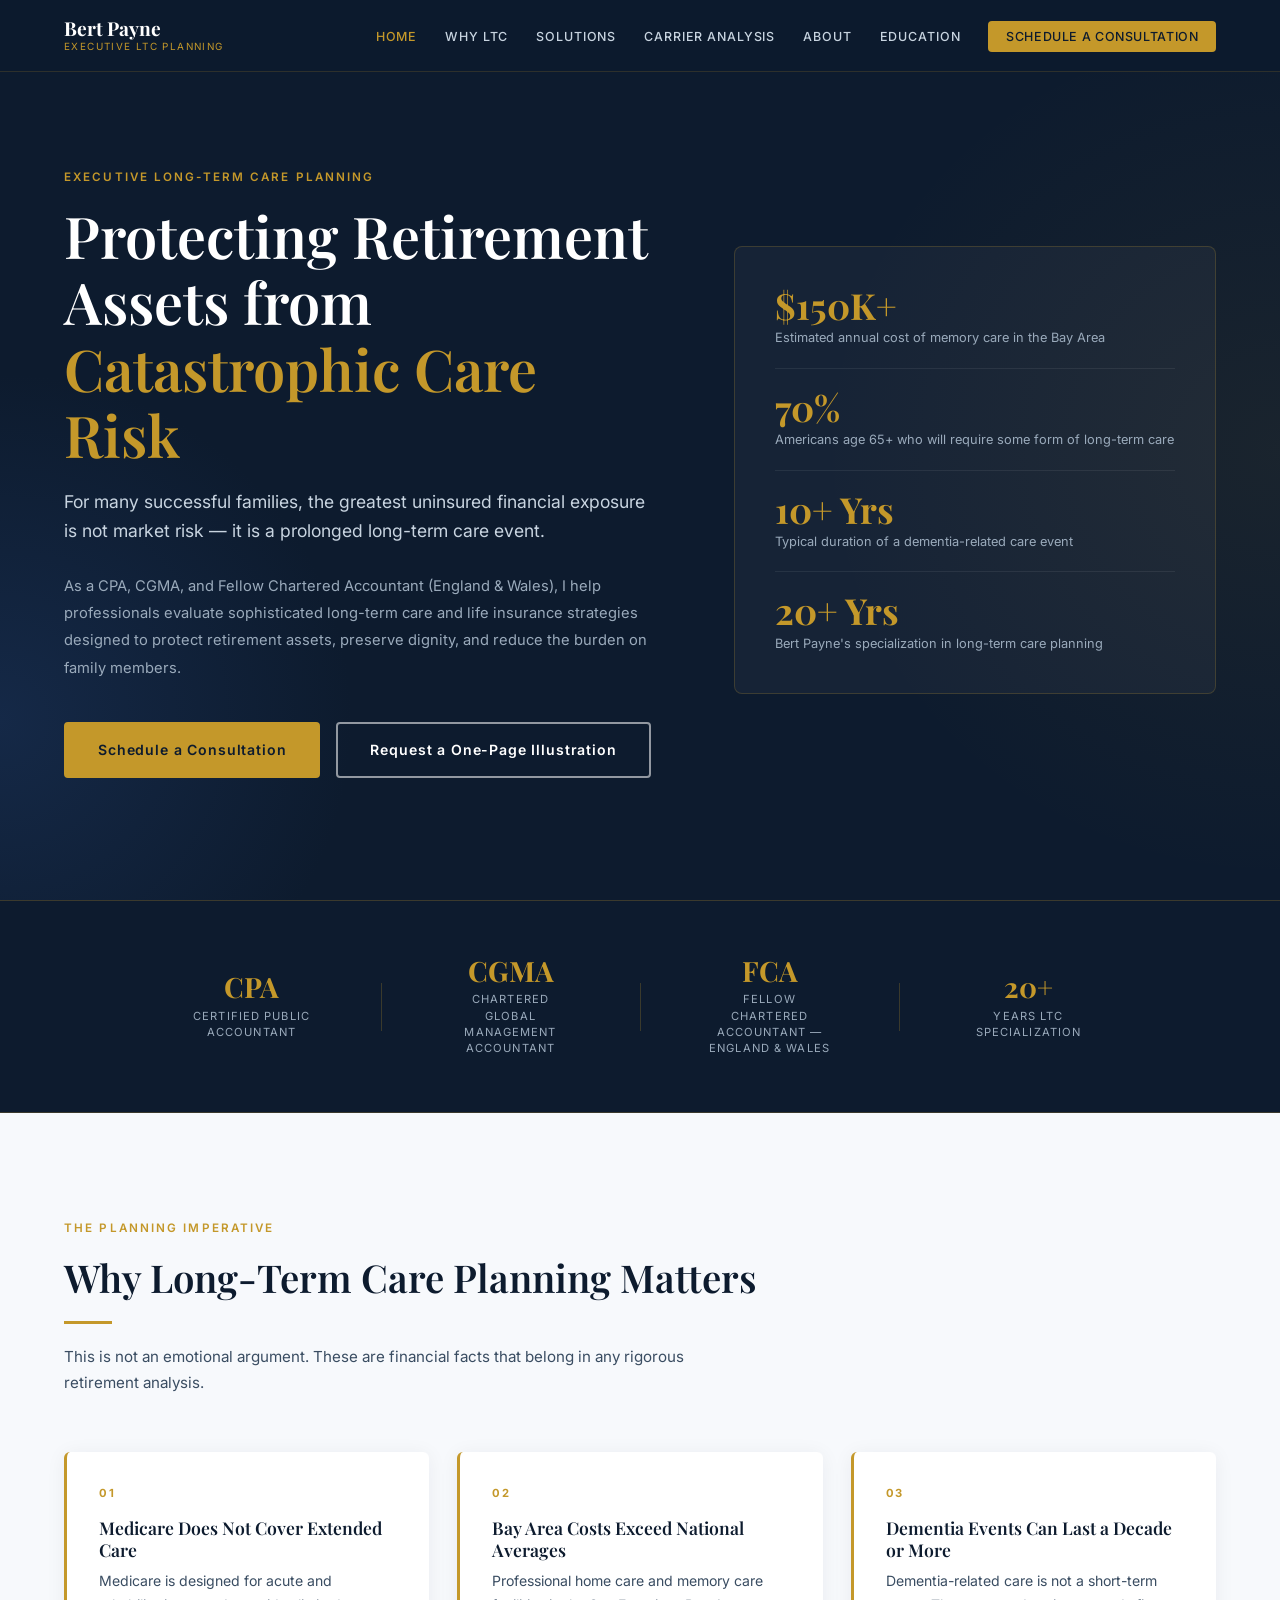
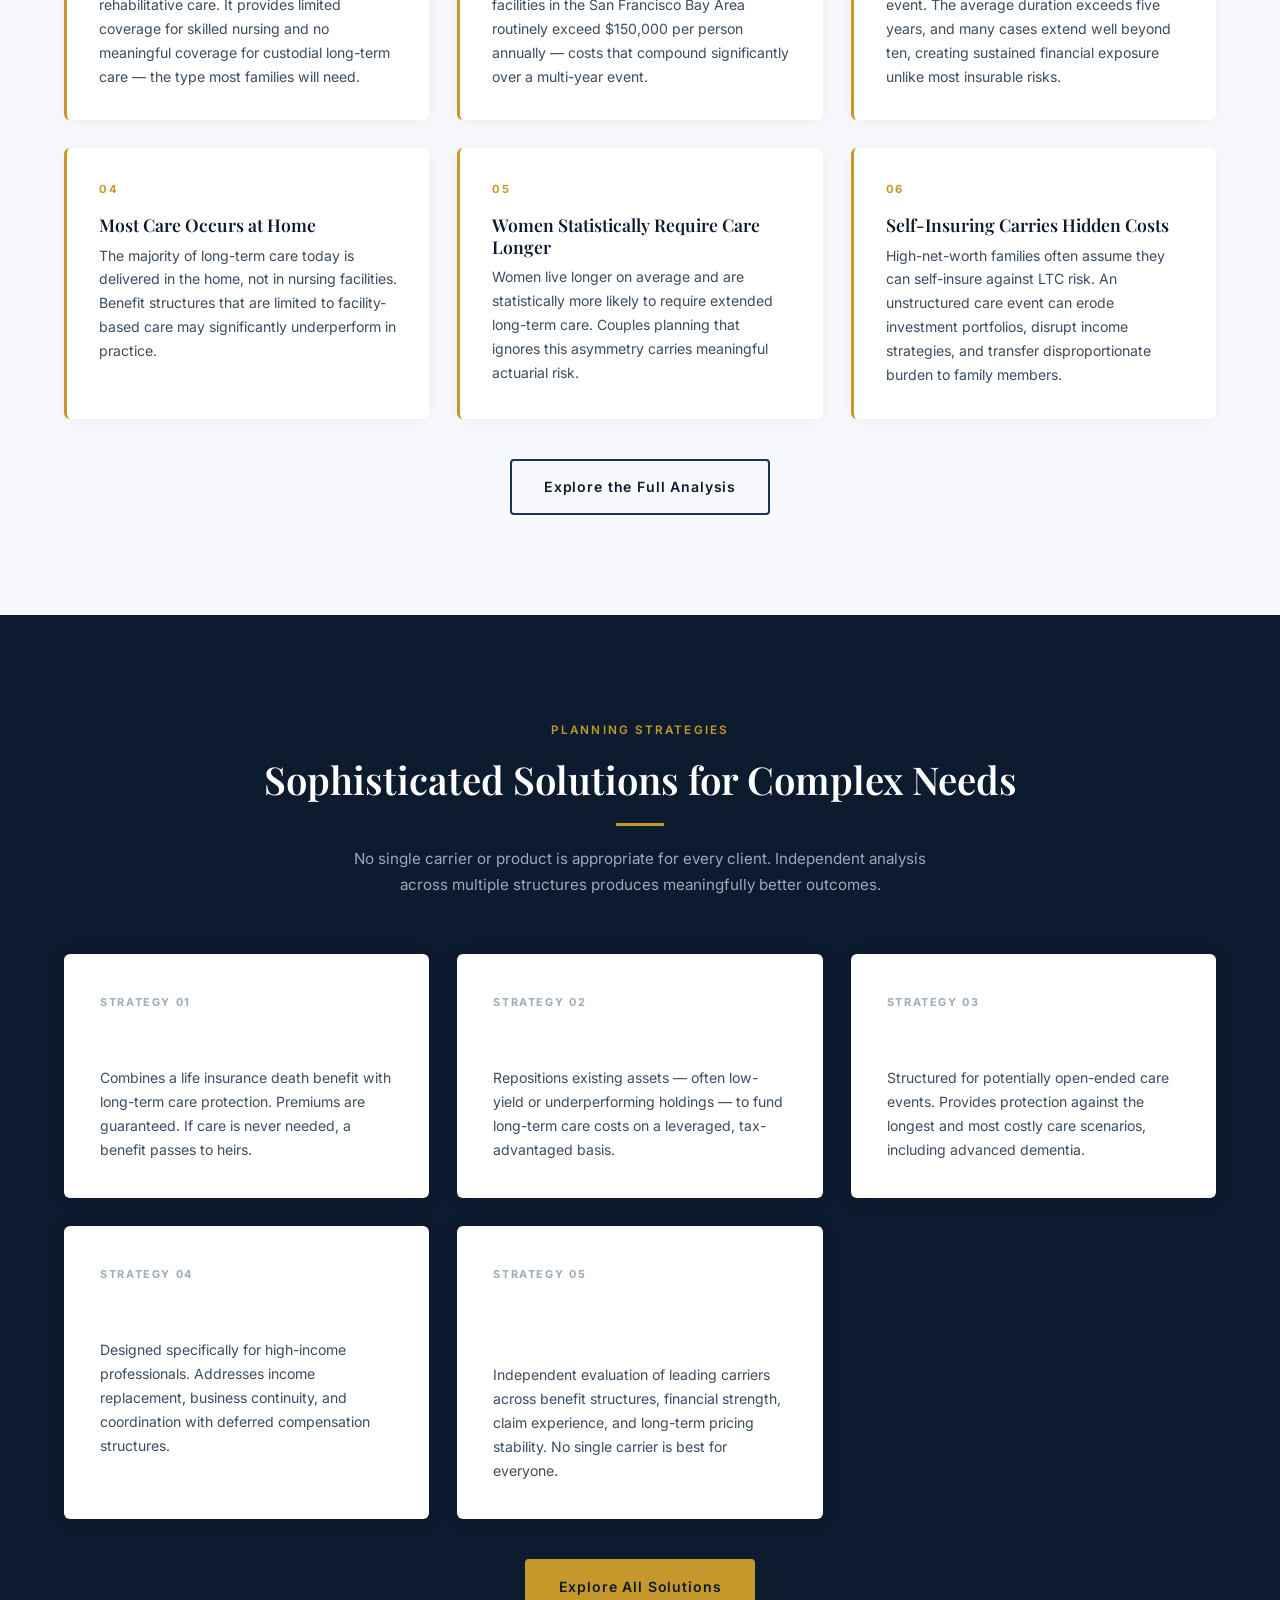
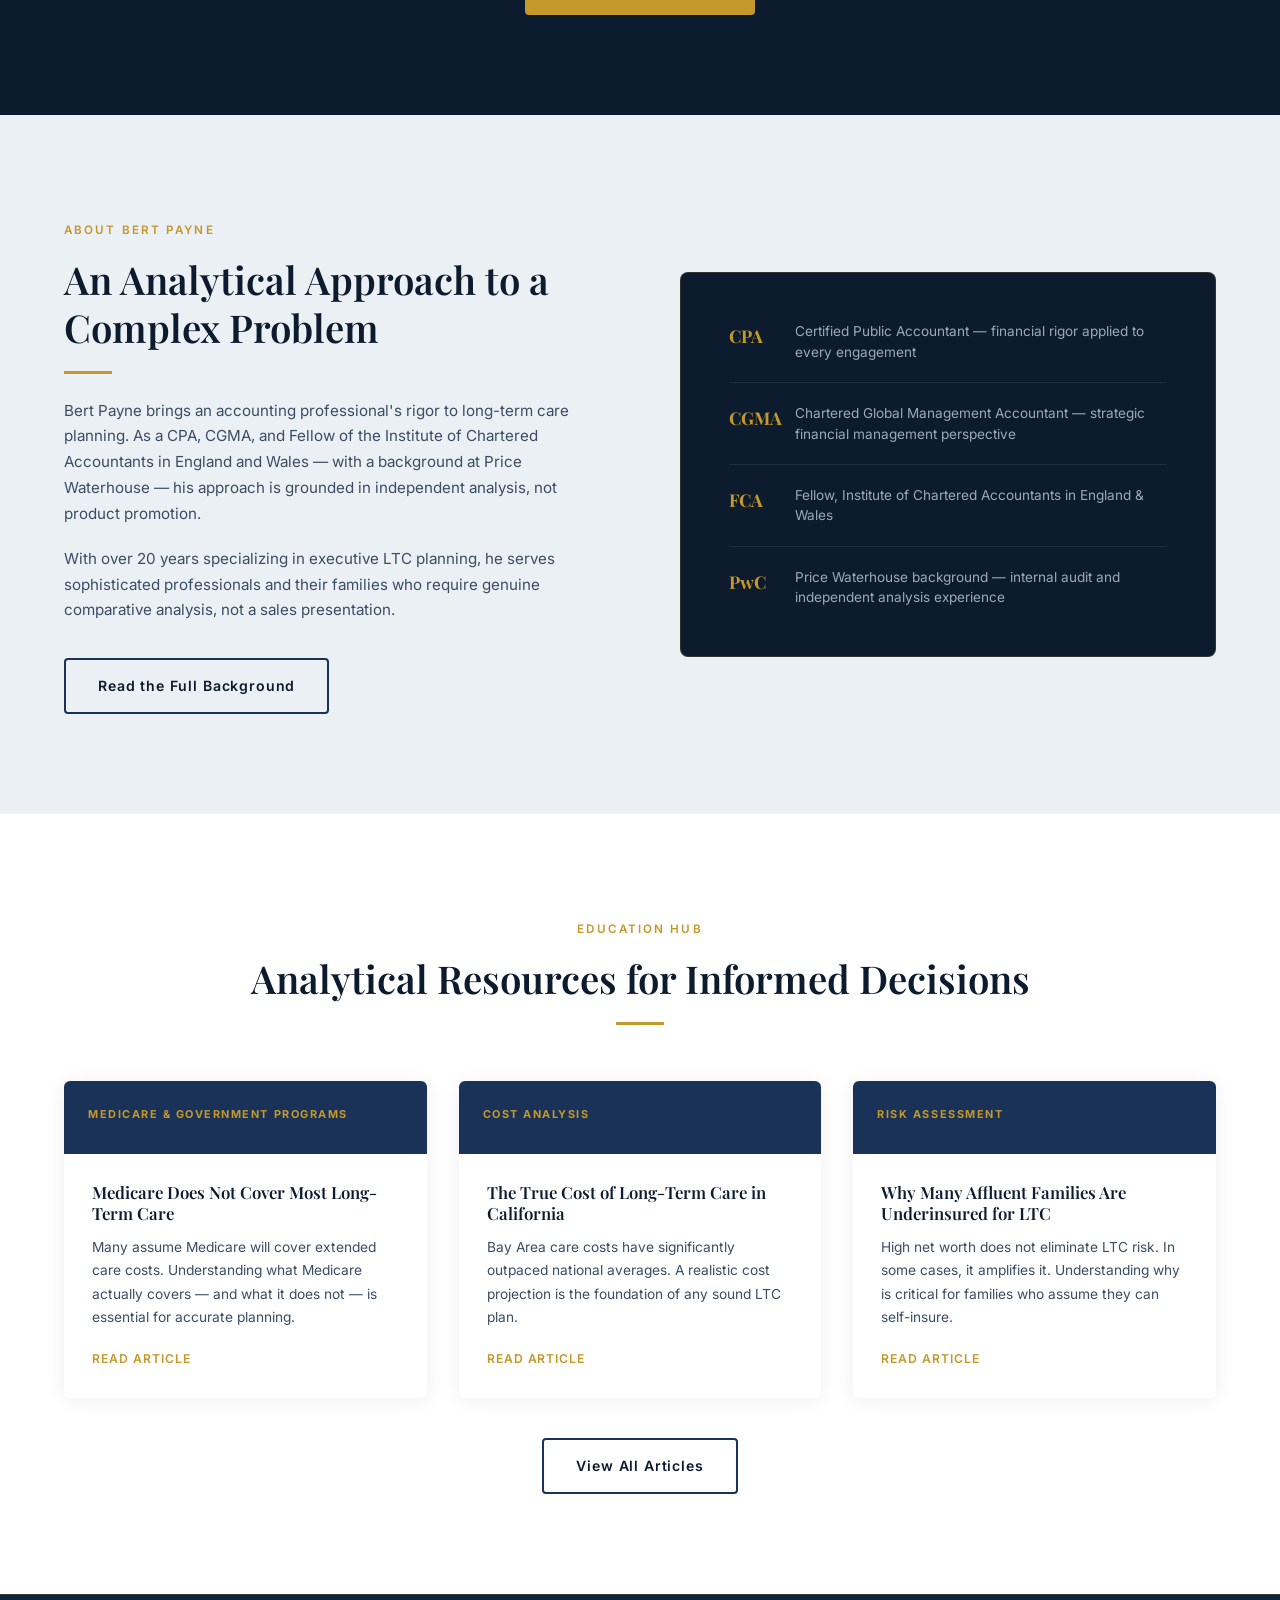
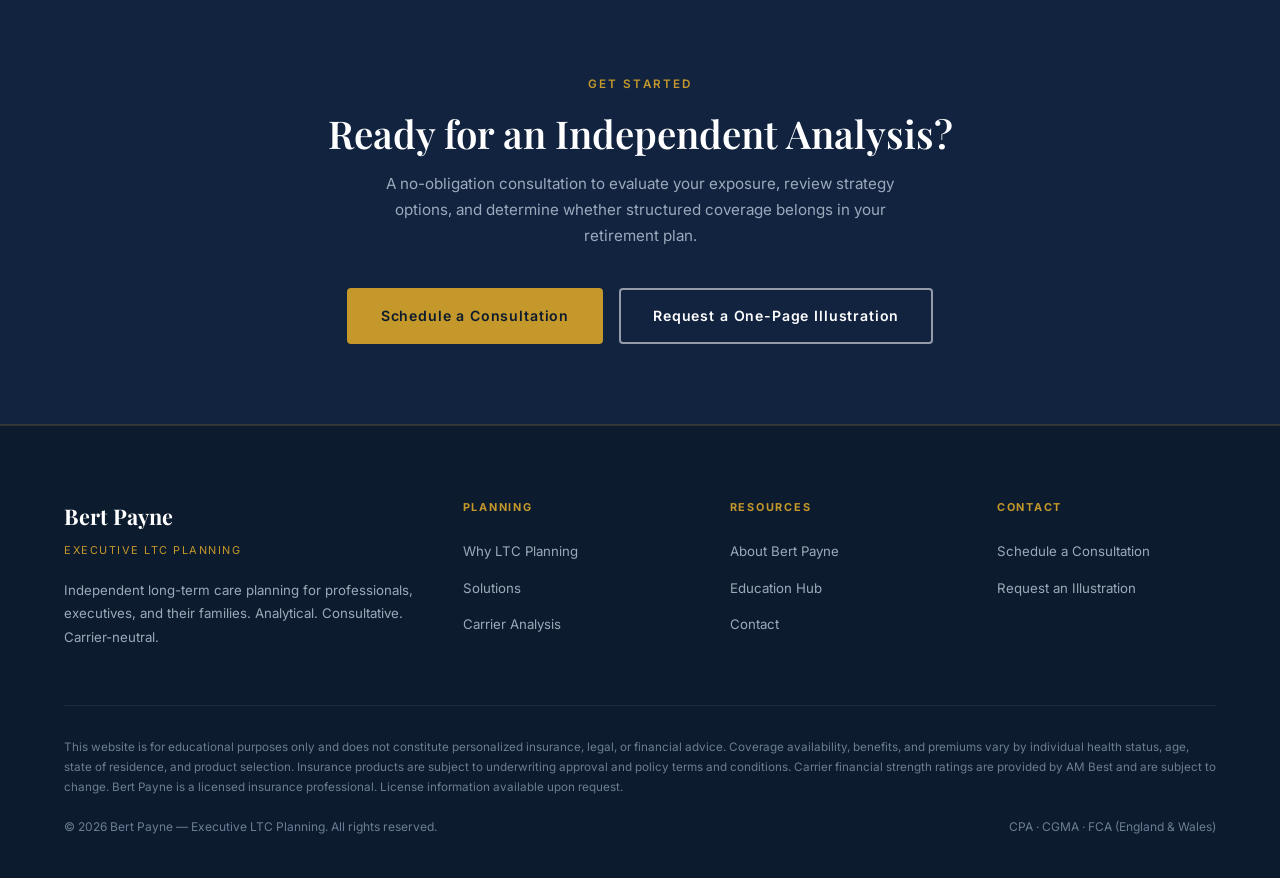
==== index.html @ 864b279d "Initial build: full 9-file static website for Bert Payne Executive LTC Planning Pages: homepage, why" ====
<!DOCTYPE html>
<html lang="en">
<head>
  <meta charset="UTF-8">
  <meta name="viewport" content="width=device-width, initial-scale=1.0">
  <title>Bert Payne | Executive Long-Term Care Planning</title>
  <meta name="description" content="CPA, CGMA, and Fellow Chartered Accountant helping professionals protect retirement assets from catastrophic long-term care risk. Independent, carrier-neutral analysis.">
  <link rel="stylesheet" href="css/style.css">
</head>
<body>

<nav class="nav">
  <a href="index.html" class="nav__brand">
    <span class="nav__name">Bert Payne</span>
    <span class="nav__tagline">Executive LTC Planning</span>
  </a>
  <ul class="nav__links">
    <li><a href="index.html">Home</a></li>
    <li><a href="why-ltc.html">Why LTC</a></li>
    <li><a href="solutions.html">Solutions</a></li>
    <li><a href="carrier-comparison.html">Carrier Analysis</a></li>
    <li><a href="about.html">About</a></li>
    <li><a href="education.html">Education</a></li>
    <li><a href="contact.html" class="nav__cta">Schedule a Consultation</a></li>
  </ul>
  <button class="nav__toggle" aria-label="Open menu">
    <span></span><span></span><span></span>
  </button>
</nav>

<!-- HERO -->
<section class="hero">
  <div class="container">
    <div class="hero__grid">
      <div class="hero__content">
        <div class="hero__eyebrow eyebrow">Executive Long-Term Care Planning</div>
        <h1 class="hero__title">
          Protecting Retirement Assets from <em>Catastrophic Care Risk</em>
        </h1>
        <p class="hero__subtitle">
          For many successful families, the greatest uninsured financial exposure is not market risk — it is a prolonged long-term care event.
        </p>
        <p class="hero__body">
          As a CPA, CGMA, and Fellow Chartered Accountant (England &amp; Wales), I help professionals evaluate sophisticated long-term care and life insurance strategies designed to protect retirement assets, preserve dignity, and reduce the burden on family members.
        </p>
        <div class="hero__actions">
          <a href="contact.html" class="btn btn-primary">Schedule a Consultation</a>
          <a href="contact.html#illustration" class="btn btn-outline">Request a One-Page Illustration</a>
        </div>
      </div>
      <div class="hero__panel">
        <div class="hero__stat">
          <div class="hero__stat-number">$150K+</div>
          <div class="hero__stat-label">Estimated annual cost of memory care in the Bay Area</div>
        </div>
        <div class="hero__stat">
          <div class="hero__stat-number">70%</div>
          <div class="hero__stat-label">Americans age 65+ who will require some form of long-term care</div>
        </div>
        <div class="hero__stat">
          <div class="hero__stat-number">10+ Yrs</div>
          <div class="hero__stat-label">Typical duration of a dementia-related care event</div>
        </div>
        <div class="hero__stat">
          <div class="hero__stat-number">20+ Yrs</div>
          <div class="hero__stat-label">Bert Payne's specialization in long-term care planning</div>
        </div>
      </div>
    </div>
  </div>
</section>

<!-- CREDENTIALS BAR -->
<section class="credentials-bar">
  <div class="container">
    <div class="credentials-grid">
      <div class="credential">
        <div class="credential__abbr">CPA</div>
        <div class="credential__name">Certified Public Accountant</div>
      </div>
      <div class="credential-sep"></div>
      <div class="credential">
        <div class="credential__abbr">CGMA</div>
        <div class="credential__name">Chartered Global Management Accountant</div>
      </div>
      <div class="credential-sep"></div>
      <div class="credential">
        <div class="credential__abbr">FCA</div>
        <div class="credential__name">Fellow Chartered Accountant — England &amp; Wales</div>
      </div>
      <div class="credential-sep"></div>
      <div class="credential">
        <div class="credential__abbr">20+</div>
        <div class="credential__name">Years LTC Specialization</div>
      </div>
    </div>
  </div>
</section>

<!-- WHY LTC -->
<section class="section section--pale">
  <div class="container">
    <div class="section-header">
      <div class="eyebrow">The Planning Imperative</div>
      <h2>Why Long-Term Care Planning Matters</h2>
      <div class="divider"></div>
      <p style="margin-top:1.25rem;max-width:620px;color:var(--text-mid);font-size:0.95rem;">This is not an emotional argument. These are financial facts that belong in any rigorous retirement analysis.</p>
    </div>
    <div class="points-grid">
      <div class="point-card">
        <div class="point-card__num">01</div>
        <h4>Medicare Does Not Cover Extended Care</h4>
        <p>Medicare is designed for acute and rehabilitative care. It provides limited coverage for skilled nursing and no meaningful coverage for custodial long-term care — the type most families will need.</p>
      </div>
      <div class="point-card">
        <div class="point-card__num">02</div>
        <h4>Bay Area Costs Exceed National Averages</h4>
        <p>Professional home care and memory care facilities in the San Francisco Bay Area routinely exceed $150,000 per person annually — costs that compound significantly over a multi-year event.</p>
      </div>
      <div class="point-card">
        <div class="point-card__num">03</div>
        <h4>Dementia Events Can Last a Decade or More</h4>
        <p>Dementia-related care is not a short-term event. The average duration exceeds five years, and many cases extend well beyond ten, creating sustained financial exposure unlike most insurable risks.</p>
      </div>
      <div class="point-card">
        <div class="point-card__num">04</div>
        <h4>Most Care Occurs at Home</h4>
        <p>The majority of long-term care today is delivered in the home, not in nursing facilities. Benefit structures that are limited to facility-based care may significantly underperform in practice.</p>
      </div>
      <div class="point-card">
        <div class="point-card__num">05</div>
        <h4>Women Statistically Require Care Longer</h4>
        <p>Women live longer on average and are statistically more likely to require extended long-term care. Couples planning that ignores this asymmetry carries meaningful actuarial risk.</p>
      </div>
      <div class="point-card">
        <div class="point-card__num">06</div>
        <h4>Self-Insuring Carries Hidden Costs</h4>
        <p>High-net-worth families often assume they can self-insure against LTC risk. An unstructured care event can erode investment portfolios, disrupt income strategies, and transfer disproportionate burden to family members.</p>
      </div>
    </div>
    <p style="margin-top:2.5rem;text-align:center;">
      <a href="why-ltc.html" class="btn btn-outline-dark">Explore the Full Analysis</a>
    </p>
  </div>
</section>

<!-- SOLUTIONS OVERVIEW -->
<section class="section section--dark">
  <div class="container">
    <div class="section-header center">
      <div class="eyebrow">Planning Strategies</div>
      <h2>Sophisticated Solutions for Complex Needs</h2>
      <div class="divider center"></div>
      <p style="margin-top:1.25rem;max-width:580px;margin-left:auto;margin-right:auto;color:var(--silver);font-size:0.95rem;">
        No single carrier or product is appropriate for every client. Independent analysis across multiple structures produces meaningfully better outcomes.
      </p>
    </div>
    <div class="solutions-grid">
      <div class="solution-card">
        <div class="solution-card__num">Strategy 01</div>
        <h3>Hybrid Life &amp; LTC</h3>
        <p>Combines a life insurance death benefit with long-term care protection. Premiums are guaranteed. If care is never needed, a benefit passes to heirs.</p>
      </div>
      <div class="solution-card">
        <div class="solution-card__num">Strategy 02</div>
        <h3>Asset-Based LTC Planning</h3>
        <p>Repositions existing assets — often low-yield or underperforming holdings — to fund long-term care costs on a leveraged, tax-advantaged basis.</p>
      </div>
      <div class="solution-card">
        <div class="solution-card__num">Strategy 03</div>
        <h3>Lifetime Benefit Designs</h3>
        <p>Structured for potentially open-ended care events. Provides protection against the longest and most costly care scenarios, including advanced dementia.</p>
      </div>
      <div class="solution-card">
        <div class="solution-card__num">Strategy 04</div>
        <h3>Executive Protection Strategies</h3>
        <p>Designed specifically for high-income professionals. Addresses income replacement, business continuity, and coordination with deferred compensation structures.</p>
      </div>
      <div class="solution-card">
        <div class="solution-card__num">Strategy 05</div>
        <h3>Multi-Carrier Comparative Analysis</h3>
        <p>Independent evaluation of leading carriers across benefit structures, financial strength, claim experience, and long-term pricing stability. No single carrier is best for everyone.</p>
      </div>
    </div>
    <p style="margin-top:2.5rem;text-align:center;">
      <a href="solutions.html" class="btn btn-primary">Explore All Solutions</a>
    </p>
  </div>
</section>

<!-- ABOUT SNIPPET -->
<section class="section section--slate">
  <div class="container">
    <div style="display:grid;grid-template-columns:1fr 1fr;gap:5rem;align-items:center;">
      <div>
        <div class="eyebrow">About Bert Payne</div>
        <h2>An Analytical Approach to a Complex Problem</h2>
        <div class="divider"></div>
        <p style="margin-top:1.5rem;color:var(--text-mid);font-size:0.95rem;">
          Bert Payne brings an accounting professional's rigor to long-term care planning. As a CPA, CGMA, and Fellow of the Institute of Chartered Accountants in England and Wales — with a background at Price Waterhouse — his approach is grounded in independent analysis, not product promotion.
        </p>
        <p style="color:var(--text-mid);font-size:0.95rem;">
          With over 20 years specializing in executive LTC planning, he serves sophisticated professionals and their families who require genuine comparative analysis, not a sales presentation.
        </p>
        <a href="about.html" class="btn btn-outline-dark" style="margin-top:1rem;">Read the Full Background</a>
      </div>
      <div style="background:var(--navy-deep);border-radius:8px;padding:3rem;border:1px solid rgba(196,152,42,0.2);">
        <div style="display:flex;flex-direction:column;gap:1.25rem;">
          <div style="display:flex;align-items:flex-start;gap:1rem;padding-bottom:1.25rem;border-bottom:1px solid rgba(255,255,255,0.07);">
            <span style="font-family:'Playfair Display',serif;font-size:1.1rem;font-weight:700;color:var(--gold);min-width:50px;">CPA</span>
            <span style="font-size:0.85rem;color:var(--silver);line-height:1.5;">Certified Public Accountant — financial rigor applied to every engagement</span>
          </div>
          <div style="display:flex;align-items:flex-start;gap:1rem;padding-bottom:1.25rem;border-bottom:1px solid rgba(255,255,255,0.07);">
            <span style="font-family:'Playfair Display',serif;font-size:1.1rem;font-weight:700;color:var(--gold);min-width:50px;">CGMA</span>
            <span style="font-size:0.85rem;color:var(--silver);line-height:1.5;">Chartered Global Management Accountant — strategic financial management perspective</span>
          </div>
          <div style="display:flex;align-items:flex-start;gap:1rem;padding-bottom:1.25rem;border-bottom:1px solid rgba(255,255,255,0.07);">
            <span style="font-family:'Playfair Display',serif;font-size:1.1rem;font-weight:700;color:var(--gold);min-width:50px;">FCA</span>
            <span style="font-size:0.85rem;color:var(--silver);line-height:1.5;">Fellow, Institute of Chartered Accountants in England &amp; Wales</span>
          </div>
          <div style="display:flex;align-items:flex-start;gap:1rem;">
            <span style="font-family:'Playfair Display',serif;font-size:1.1rem;font-weight:700;color:var(--gold);min-width:50px;">PwC</span>
            <span style="font-size:0.85rem;color:var(--silver);line-height:1.5;">Price Waterhouse background — internal audit and independent analysis experience</span>
          </div>
        </div>
      </div>
    </div>
  </div>
</section>

<!-- EDUCATION TEASER -->
<section class="section">
  <div class="container">
    <div class="section-header center">
      <div class="eyebrow">Education Hub</div>
      <h2>Analytical Resources for Informed Decisions</h2>
      <div class="divider center"></div>
    </div>
    <div class="blog-grid">
      <a href="education.html" class="article-card">
        <div class="article-card__header">
          <div class="article-card__category">Medicare &amp; Government Programs</div>
        </div>
        <div class="article-card__body">
          <h3>Medicare Does Not Cover Most Long-Term Care</h3>
          <p>Many assume Medicare will cover extended care costs. Understanding what Medicare actually covers — and what it does not — is essential for accurate planning.</p>
          <span class="read-more">Read Article</span>
        </div>
      </a>
      <a href="education.html" class="article-card">
        <div class="article-card__header">
          <div class="article-card__category">Cost Analysis</div>
        </div>
        <div class="article-card__body">
          <h3>The True Cost of Long-Term Care in California</h3>
          <p>Bay Area care costs have significantly outpaced national averages. A realistic cost projection is the foundation of any sound LTC plan.</p>
          <span class="read-more">Read Article</span>
        </div>
      </a>
      <a href="education.html" class="article-card">
        <div class="article-card__header">
          <div class="article-card__category">Risk Assessment</div>
        </div>
        <div class="article-card__body">
          <h3>Why Many Affluent Families Are Underinsured for LTC</h3>
          <p>High net worth does not eliminate LTC risk. In some cases, it amplifies it. Understanding why is critical for families who assume they can self-insure.</p>
          <span class="read-more">Read Article</span>
        </div>
      </a>
    </div>
    <p style="text-align:center;margin-top:2.5rem;">
      <a href="education.html" class="btn btn-outline-dark">View All Articles</a>
    </p>
  </div>
</section>

<!-- CTA BAND -->
<section class="cta-band">
  <div class="container">
    <div class="eyebrow" style="display:block;text-align:center;">Get Started</div>
    <h2>Ready for an Independent Analysis?</h2>
    <p>A no-obligation consultation to evaluate your exposure, review strategy options, and determine whether structured coverage belongs in your retirement plan.</p>
    <div class="cta-band__actions">
      <a href="contact.html" class="btn btn-primary">Schedule a Consultation</a>
      <a href="contact.html#illustration" class="btn btn-outline">Request a One-Page Illustration</a>
    </div>
  </div>
</section>

<footer class="footer">
  <div class="container">
    <div class="footer__grid">
      <div>
        <div class="footer__brand-name">Bert Payne</div>
        <div class="footer__brand-tagline">Executive LTC Planning</div>
        <p class="footer__bio">Independent long-term care planning for professionals, executives, and their families. Analytical. Consultative. Carrier-neutral.</p>
      </div>
      <div>
        <div class="footer__heading">Planning</div>
        <ul class="footer__links">
          <li><a href="why-ltc.html">Why LTC Planning</a></li>
          <li><a href="solutions.html">Solutions</a></li>
          <li><a href="carrier-comparison.html">Carrier Analysis</a></li>
        </ul>
      </div>
      <div>
        <div class="footer__heading">Resources</div>
        <ul class="footer__links">
          <li><a href="about.html">About Bert Payne</a></li>
          <li><a href="education.html">Education Hub</a></li>
          <li><a href="contact.html">Contact</a></li>
        </ul>
      </div>
      <div>
        <div class="footer__heading">Contact</div>
        <ul class="footer__links">
          <li><a href="contact.html">Schedule a Consultation</a></li>
          <li><a href="contact.html#illustration">Request an Illustration</a></li>
        </ul>
      </div>
    </div>
    <div class="footer__bottom">
      <p class="footer__disclaimer">
        This website is for educational purposes only and does not constitute personalized insurance, legal, or financial advice. Coverage availability, benefits, and premiums vary by individual health status, age, state of residence, and product selection. Insurance products are subject to underwriting approval and policy terms and conditions. Carrier financial strength ratings are provided by AM Best and are subject to change. Bert Payne is a licensed insurance professional. License information available upon request.
      </p>
      <div class="footer__copyright">
        <span>&copy; 2026 Bert Payne — Executive LTC Planning. All rights reserved.</span>
        <span>CPA &middot; CGMA &middot; FCA (England &amp; Wales)</span>
      </div>
    </div>
  </div>
</footer>

<script src="js/main.js"></script>
</body>
</html>
---- css/style.css ----
@import url('https://fonts.googleapis.com/css2?family=Playfair+Display:wght@400;500;600;700&family=Inter:wght@300;400;500;600&display=swap');

/* === Variables === */
:root {
  --navy-deep:    #0D1B2E;
  --navy-dark:    #122340;
  --navy-mid:     #1A3258;
  --navy-light:   #234B7A;
  --gold:         #C4982A;
  --gold-light:   #D9B84A;
  --silver:       #9AAABB;
  --silver-light: #C8D4E0;
  --silver-pale:  #EBF0F5;
  --white:        #FFFFFF;
  --off-white:    #F7F9FC;
  --text-dark:    #0D1B2E;
  --text-mid:     #3A4D62;
  --text-light:   #6B7E94;
  --max-width:    1160px;
  --section-pad:  100px 0;
  --radius:       4px;
  --ease:         0.25s ease;
}

/* === Reset === */
*, *::before, *::after { box-sizing: border-box; margin: 0; padding: 0; }
html { font-size: 16px; scroll-behavior: smooth; }
body {
  font-family: 'Inter', system-ui, sans-serif;
  color: var(--text-dark);
  background: var(--white);
  line-height: 1.7;
  -webkit-font-smoothing: antialiased;
}
img { max-width: 100%; display: block; }
a { color: inherit; text-decoration: none; }

/* === Typography === */
h1, h2, h3, h4 {
  font-family: 'Playfair Display', Georgia, serif;
  font-weight: 600;
  line-height: 1.25;
  color: var(--navy-deep);
}
h1 { font-size: clamp(2rem, 4vw, 3.25rem); }
h2 { font-size: clamp(1.6rem, 3vw, 2.5rem); }
h3 { font-size: clamp(1.2rem, 2vw, 1.6rem); }
h4 { font-size: 1.1rem; }
p { margin-bottom: 1.25em; }
p:last-child { margin-bottom: 0; }
ul { list-style: none; }

/* === Layout === */
.container {
  width: 90%;
  max-width: var(--max-width);
  margin: 0 auto;
}
.section        { padding: var(--section-pad); }
.section--dark  { background: var(--navy-deep); color: var(--silver-light); }
.section--navy  { background: var(--navy-dark); color: var(--silver-light); }
.section--pale  { background: var(--off-white); }
.section--slate { background: var(--silver-pale); }
.section--dark h1, .section--dark h2, .section--dark h3,
.section--navy h2, .section--navy h3 { color: var(--white); }

.section-header        { margin-bottom: 3.5rem; }
.section-header.center { text-align: center; }
.eyebrow {
  display: inline-block;
  font-size: 0.73rem;
  font-weight: 600;
  letter-spacing: 0.18em;
  text-transform: uppercase;
  color: var(--gold);
  margin-bottom: 0.875rem;
}
.divider { width: 48px; height: 3px; background: var(--gold); margin-top: 1.25rem; }
.divider.center { margin: 1.25rem auto 0; }

/* === Buttons === */
.btn {
  display: inline-block;
  padding: 0.875rem 2rem;
  border-radius: var(--radius);
  font-family: 'Inter', sans-serif;
  font-size: 0.88rem;
  font-weight: 600;
  letter-spacing: 0.06em;
  cursor: pointer;
  transition: var(--ease);
  border: 2px solid transparent;
  white-space: nowrap;
}
.btn-primary {
  background: var(--gold);
  color: var(--navy-deep);
  border-color: var(--gold);
}
.btn-primary:hover {
  background: var(--gold-light);
  border-color: var(--gold-light);
  transform: translateY(-1px);
  box-shadow: 0 4px 16px rgba(196,152,42,0.35);
}
.btn-outline {
  background: transparent;
  color: var(--white);
  border-color: rgba(255,255,255,0.55);
}
.btn-outline:hover {
  background: rgba(255,255,255,0.08);
  border-color: var(--white);
  transform: translateY(-1px);
}
.btn-outline-dark {
  background: transparent;
  color: var(--navy-deep);
  border-color: var(--navy-mid);
}
.btn-outline-dark:hover {
  background: var(--navy-deep);
  color: var(--white);
  border-color: var(--navy-deep);
}

/* === Navigation === */
.nav {
  position: fixed;
  top: 0; left: 0; right: 0;
  z-index: 1000;
  height: 72px;
  padding: 0 5%;
  display: flex;
  align-items: center;
  justify-content: space-between;
  background: rgba(13, 27, 46, 0.97);
  backdrop-filter: blur(10px);
  border-bottom: 1px solid rgba(196,152,42,0.18);
}
.nav__brand { display: flex; flex-direction: column; line-height: 1; }
.nav__name {
  font-family: 'Playfair Display', serif;
  font-size: 1.2rem;
  font-weight: 700;
  color: var(--white);
}
.nav__tagline {
  font-size: 0.62rem;
  letter-spacing: 0.14em;
  text-transform: uppercase;
  color: var(--gold);
  margin-top: 3px;
}
.nav__links {
  display: flex;
  align-items: center;
  gap: 1.75rem;
}
.nav__links a {
  font-size: 0.78rem;
  font-weight: 500;
  letter-spacing: 0.07em;
  text-transform: uppercase;
  color: var(--silver-light);
  transition: color var(--ease);
}
.nav__links a:hover, .nav__links a.active { color: var(--gold); }
.nav__cta {
  background: var(--gold) !important;
  color: var(--navy-deep) !important;
  padding: 0.5rem 1.1rem;
  border-radius: var(--radius);
  letter-spacing: 0.05em !important;
}
.nav__cta:hover { background: var(--gold-light) !important; }
.nav__toggle {
  display: none;
  flex-direction: column;
  gap: 5px;
  cursor: pointer;
  padding: 4px;
  background: none;
  border: none;
}
.nav__toggle span {
  display: block;
  width: 24px; height: 2px;
  background: var(--white);
  border-radius: 2px;
  transition: var(--ease);
}

/* === Hero === */
.hero {
  min-height: 100vh;
  display: flex;
  align-items: center;
  background: var(--navy-deep);
  padding: 120px 0 80px;
  position: relative;
  overflow: hidden;
}
.hero::before {
  content: '';
  position: absolute; inset: 0;
  background:
    radial-gradient(ellipse 60% 80% at 100% 50%, rgba(196,152,42,0.07) 0%, transparent 60%),
    radial-gradient(ellipse 50% 70% at 0% 80%, rgba(26,50,88,0.6) 0%, transparent 55%);
}
.hero__grid {
  display: grid;
  grid-template-columns: 1.1fr 0.9fr;
  gap: 5rem;
  align-items: center;
  position: relative;
  z-index: 1;
}
.hero__eyebrow { color: var(--gold); }
.hero__title {
  font-size: clamp(2.25rem, 4.5vw, 3.75rem);
  color: var(--white);
  line-height: 1.15;
  margin-bottom: 1.25rem;
}
.hero__title em { font-style: normal; color: var(--gold); }
.hero__subtitle {
  font-size: 1.1rem;
  color: var(--silver-light);
  margin-bottom: 1.75rem;
  line-height: 1.65;
}
.hero__body {
  font-size: 0.92rem;
  color: var(--silver);
  line-height: 1.85;
  margin-bottom: 2.5rem;
}
.hero__actions { display: flex; gap: 1rem; flex-wrap: wrap; }
.hero__panel {
  background: rgba(255,255,255,0.04);
  border: 1px solid rgba(196,152,42,0.22);
  border-radius: 8px;
  padding: 2.5rem;
}
.hero__stat {
  padding: 1.25rem 0;
  border-bottom: 1px solid rgba(255,255,255,0.07);
}
.hero__stat:last-child { border-bottom: none; padding-bottom: 0; }
.hero__stat:first-child { padding-top: 0; }
.hero__stat-number {
  font-family: 'Playfair Display', serif;
  font-size: 2.25rem;
  font-weight: 700;
  color: var(--gold);
  line-height: 1;
  margin-bottom: 0.4rem;
}
.hero__stat-label { font-size: 0.8rem; color: var(--silver); line-height: 1.45; }

/* === Credentials Bar === */
.credentials-bar {
  background: var(--navy-deep);
  padding: 3.5rem 0;
  border-top: 1px solid rgba(196,152,42,0.25);
  border-bottom: 1px solid rgba(196,152,42,0.25);
}
.credentials-grid {
  display: flex;
  justify-content: center;
  align-items: center;
  gap: 4rem;
  flex-wrap: wrap;
}
.credential { text-align: center; }
.credential__abbr {
  font-family: 'Playfair Display', serif;
  font-size: 1.75rem;
  font-weight: 700;
  color: var(--gold);
  line-height: 1;
  margin-bottom: 0.4rem;
}
.credential__name {
  font-size: 0.7rem;
  letter-spacing: 0.1em;
  text-transform: uppercase;
  color: var(--silver);
  max-width: 130px;
  line-height: 1.45;
}
.credential-sep { width: 1px; height: 48px; background: rgba(196,152,42,0.25); }

/* === Point Cards === */
.points-grid {
  display: grid;
  grid-template-columns: repeat(auto-fit, minmax(290px, 1fr));
  gap: 1.75rem;
}
.point-card {
  padding: 2rem;
  border-radius: 6px;
  border-left: 3px solid var(--gold);
  background: var(--white);
  box-shadow: 0 2px 20px rgba(13,27,46,0.06);
  transition: transform var(--ease), box-shadow var(--ease);
}
.point-card:hover {
  transform: translateY(-2px);
  box-shadow: 0 8px 32px rgba(13,27,46,0.11);
}
.point-card__num {
  font-size: 0.7rem;
  font-weight: 700;
  letter-spacing: 0.15em;
  text-transform: uppercase;
  color: var(--gold);
  margin-bottom: 0.875rem;
}
.point-card h4 { margin-bottom: 0.5rem; }
.point-card p { font-size: 0.88rem; color: var(--text-mid); margin: 0; }

/* === Solutions === */
.solutions-grid {
  display: grid;
  grid-template-columns: repeat(auto-fit, minmax(300px, 1fr));
  gap: 1.75rem;
}
.solution-card {
  background: var(--white);
  border-radius: 6px;
  padding: 2.25rem;
  box-shadow: 0 2px 24px rgba(13,27,46,0.07);
  transition: transform var(--ease), box-shadow var(--ease), border-top-color var(--ease);
  border-top: 3px solid transparent;
}
.solution-card:hover {
  border-top-color: var(--gold);
  transform: translateY(-3px);
  box-shadow: 0 12px 40px rgba(13,27,46,0.13);
}
.solution-card__num {
  font-size: 0.68rem;
  font-weight: 700;
  letter-spacing: 0.15em;
  text-transform: uppercase;
  color: var(--silver);
  margin-bottom: 1rem;
}
.solution-card h3 { margin-bottom: 0.875rem; font-size: 1.25rem; }
.solution-card p { font-size: 0.88rem; color: var(--text-mid); margin: 0; }

/* === Comparison Table === */
.table-wrapper {
  overflow-x: auto;
  border-radius: 6px;
  box-shadow: 0 2px 24px rgba(13,27,46,0.1);
}
.comparison-table {
  width: 100%;
  border-collapse: collapse;
  background: var(--white);
  font-size: 0.83rem;
}
.comparison-table th {
  background: var(--navy-deep);
  color: var(--white);
  padding: 1rem 1.25rem;
  text-align: center;
  font-family: 'Inter', sans-serif;
  font-size: 0.72rem;
  font-weight: 600;
  letter-spacing: 0.08em;
  text-transform: uppercase;
  white-space: nowrap;
}
.comparison-table th:first-child { text-align: left; min-width: 200px; }
.th-feature { text-align: left !important; }
.col-rec { background: rgba(196,152,42,0.14) !important; }
.th-rec { border-top: 3px solid var(--gold); }
.comparison-table td {
  padding: 0.875rem 1.25rem;
  border-bottom: 1px solid var(--silver-pale);
  text-align: center;
  vertical-align: middle;
}
.comparison-table td:first-child {
  text-align: left;
  font-weight: 500;
  background: var(--off-white);
  white-space: nowrap;
}
.comparison-table td.col-rec { background: rgba(196,152,42,0.05); }
.comparison-table tr:hover td { background: rgba(196,152,42,0.03); }
.comparison-table tr:hover td:first-child { background: var(--silver-pale); }
.comparison-table tr:hover td.col-rec { background: rgba(196,152,42,0.09); }
.section-row td {
  background: var(--silver-pale) !important;
  font-family: 'Inter', sans-serif;
  font-size: 0.7rem;
  font-weight: 700;
  letter-spacing: 0.14em;
  text-transform: uppercase;
  color: var(--text-mid);
  padding: 0.6rem 1.25rem !important;
}
.section-row td.col-rec { background: rgba(196,152,42,0.1) !important; }
.check   { color: #2A8C4A; font-size: 1.05rem; font-weight: 700; }
.cross   { color: #B8311E; font-size: 1rem; }
.partial { color: var(--gold); font-weight: 700; font-size: 0.95rem; }
.badge-rec {
  display: inline-flex;
  align-items: center;
  gap: 0.3rem;
  background: var(--gold);
  color: var(--navy-deep);
  font-size: 0.6rem;
  font-weight: 700;
  letter-spacing: 0.1em;
  text-transform: uppercase;
  padding: 0.2rem 0.55rem;
  border-radius: 2px;
  margin-bottom: 0.35rem;
}
.carrier-type { font-size: 0.7rem; color: var(--silver); margin-top: 0.25rem; }
.assessment-excellent { color: #2A8C4A; font-weight: 600; }
.assessment-moderate  { color: var(--gold); font-weight: 600; }
.assessment-weak      { color: #B8311E; font-weight: 600; }

/* === About Page === */
.about-grid {
  display: grid;
  grid-template-columns: 1fr 2fr;
  gap: 5rem;
  align-items: start;
}
.about-sidebar { position: sticky; top: 92px; }
.about-sidebar__card {
  background: var(--navy-deep);
  border: 1px solid rgba(196,152,42,0.2);
  border-radius: 8px;
  padding: 2.5rem;
  text-align: center;
}
.about-sidebar__name {
  font-family: 'Playfair Display', serif;
  font-size: 1.6rem;
  font-weight: 700;
  color: var(--white);
  margin-bottom: 0.3rem;
}
.about-sidebar__title { font-size: 0.8rem; color: var(--silver); margin-bottom: 2rem; }
.cred-tags { display: flex; flex-wrap: wrap; gap: 0.5rem; justify-content: center; }
.cred-tag {
  background: rgba(196,152,42,0.15);
  border: 1px solid rgba(196,152,42,0.35);
  color: var(--gold);
  font-size: 0.75rem;
  font-weight: 600;
  padding: 0.35rem 0.8rem;
  border-radius: 2px;
  letter-spacing: 0.06em;
}
.about-content p { font-size: 0.95rem; color: var(--text-mid); line-height: 1.85; }
.about-content h3 { margin-top: 2.5rem; margin-bottom: 1rem; }
.about-content h3:first-of-type { margin-top: 0; }
.about-highlight {
  border-left: 3px solid var(--gold);
  padding: 1.25rem 1.5rem;
  background: var(--off-white);
  border-radius: 0 6px 6px 0;
  margin: 2rem 0;
  font-size: 1.05rem;
  color: var(--navy-deep);
  font-style: italic;
  font-family: 'Playfair Display', serif;
  line-height: 1.6;
}

/* === Blog Cards === */
.blog-grid {
  display: grid;
  grid-template-columns: repeat(auto-fill, minmax(340px, 1fr));
  gap: 2rem;
}
.article-card {
  background: var(--white);
  border-radius: 6px;
  overflow: hidden;
  box-shadow: 0 2px 20px rgba(13,27,46,0.07);
  transition: transform var(--ease), box-shadow var(--ease);
  display: flex;
  flex-direction: column;
}
.article-card:hover {
  transform: translateY(-3px);
  box-shadow: 0 10px 36px rgba(13,27,46,0.13);
}
.article-card__header {
  background: var(--navy-mid);
  padding: 1.5rem;
}
.article-card__category {
  font-size: 0.68rem;
  font-weight: 700;
  letter-spacing: 0.14em;
  text-transform: uppercase;
  color: var(--gold);
  margin-bottom: 0.4rem;
}
.article-card__body { padding: 1.75rem; flex: 1; display: flex; flex-direction: column; }
.article-card h3 { font-size: 1.05rem; margin-bottom: 0.75rem; }
.article-card p { font-size: 0.86rem; color: var(--text-mid); flex: 1; margin-bottom: 1.25rem; }
.read-more {
  font-size: 0.76rem;
  font-weight: 600;
  color: var(--gold);
  letter-spacing: 0.08em;
  text-transform: uppercase;
  display: inline-flex;
  align-items: center;
  gap: 0.4rem;
  transition: gap var(--ease);
}
.read-more:hover { gap: 0.7rem; }

/* === Contact Form === */
.contact-grid {
  display: grid;
  grid-template-columns: 1fr 1.6fr;
  gap: 5rem;
  align-items: start;
}
.contact-info p { font-size: 0.9rem; color: var(--text-mid); }
.contact-detail { display: flex; gap: 1rem; margin-bottom: 1.75rem; align-items: flex-start; }
.contact-detail__icon {
  width: 42px; height: 42px;
  background: var(--silver-pale);
  border-radius: 50%;
  display: flex; align-items: center; justify-content: center;
  flex-shrink: 0;
  font-size: 1rem;
}
.contact-detail__label {
  font-size: 0.72rem;
  font-weight: 700;
  letter-spacing: 0.12em;
  text-transform: uppercase;
  color: var(--silver);
  margin-bottom: 0.2rem;
}
.contact-detail__value { font-size: 0.9rem; color: var(--text-mid); }
.form {
  background: var(--white);
  padding: 3rem;
  border-radius: 8px;
  box-shadow: 0 4px 40px rgba(13,27,46,0.1);
}
.form-group { margin-bottom: 1.5rem; }
.form-group label {
  display: block;
  font-size: 0.75rem;
  font-weight: 600;
  letter-spacing: 0.1em;
  text-transform: uppercase;
  color: var(--text-mid);
  margin-bottom: 0.5rem;
}
.form-group input,
.form-group select,
.form-group textarea {
  width: 100%;
  padding: 0.875rem 1rem;
  border: 1.5px solid var(--silver-light);
  border-radius: var(--radius);
  font-family: 'Inter', sans-serif;
  font-size: 0.9rem;
  color: var(--text-dark);
  background: var(--white);
  transition: border-color var(--ease), box-shadow var(--ease);
  outline: none;
  appearance: none;
}
.form-group input:focus,
.form-group select:focus,
.form-group textarea:focus {
  border-color: var(--gold);
  box-shadow: 0 0 0 3px rgba(196,152,42,0.12);
}
.form-group textarea { resize: vertical; min-height: 110px; }
.form-row { display: grid; grid-template-columns: 1fr 1fr; gap: 1.25rem; }
.form-disclaimer { font-size: 0.76rem; color: var(--text-light); margin-top: 0.875rem; line-height: 1.55; }
.form__submit { width: 100%; padding: 1rem; font-size: 0.92rem; }
#successMessage {
  display: none;
  background: rgba(42,140,74,0.1);
  border: 1px solid rgba(42,140,74,0.3);
  color: #1E6B38;
  padding: 1rem 1.25rem;
  border-radius: var(--radius);
  font-size: 0.9rem;
  margin-top: 1rem;
  text-align: center;
}

/* === Page Hero (interior) === */
.page-hero {
  background: var(--navy-deep);
  padding: 140px 0 80px;
  position: relative;
  overflow: hidden;
}
.page-hero::before {
  content: '';
  position: absolute; inset: 0;
  background: radial-gradient(ellipse 60% 80% at 100% 50%, rgba(196,152,42,0.08) 0%, transparent 60%);
}
.page-hero .container { position: relative; z-index: 1; }
.page-hero h1 { color: var(--white); margin-bottom: 1rem; }
.page-hero p { font-size: 1.05rem; color: var(--silver-light); max-width: 640px; margin: 0; }
.page-hero .eyebrow { margin-bottom: 1rem; }

/* === CTA Band === */
.cta-band {
  background: var(--navy-dark);
  padding: 80px 0;
  text-align: center;
  border-top: 1px solid rgba(196,152,42,0.2);
  border-bottom: 1px solid rgba(196,152,42,0.2);
}
.cta-band h2 { color: var(--white); margin-bottom: 0.875rem; }
.cta-band p { color: var(--silver); max-width: 540px; margin: 0 auto 2.5rem; font-size: 0.95rem; }
.cta-band__actions { display: flex; gap: 1rem; justify-content: center; flex-wrap: wrap; }

/* === Disclaimer box === */
.disclaimer-box {
  background: var(--silver-pale);
  border-left: 3px solid var(--silver-light);
  padding: 1.25rem 1.5rem;
  border-radius: 0 6px 6px 0;
  font-size: 0.78rem;
  color: var(--text-light);
  line-height: 1.65;
  margin-top: 2.5rem;
}

/* === Footer === */
.footer {
  background: var(--navy-deep);
  padding: 4.5rem 0 2.5rem;
  border-top: 1px solid rgba(196,152,42,0.18);
}
.footer__grid {
  display: grid;
  grid-template-columns: 1.6fr 1fr 1fr 1fr;
  gap: 3rem;
  margin-bottom: 3.5rem;
}
.footer__brand-name {
  font-family: 'Playfair Display', serif;
  font-size: 1.35rem;
  font-weight: 700;
  color: var(--white);
  margin-bottom: 0.35rem;
}
.footer__brand-tagline {
  font-size: 0.68rem;
  letter-spacing: 0.14em;
  text-transform: uppercase;
  color: var(--gold);
  margin-bottom: 1.25rem;
}
.footer__bio { font-size: 0.83rem; color: var(--silver); line-height: 1.75; }
.footer__heading {
  font-family: 'Inter', sans-serif;
  font-size: 0.68rem;
  font-weight: 700;
  letter-spacing: 0.16em;
  text-transform: uppercase;
  color: var(--gold);
  margin-bottom: 1.25rem;
}
.footer__links { display: flex; flex-direction: column; gap: 0.6rem; }
.footer__links a { font-size: 0.83rem; color: var(--silver); transition: color var(--ease); }
.footer__links a:hover { color: var(--white); }
.footer__bottom {
  padding-top: 2rem;
  border-top: 1px solid rgba(255,255,255,0.07);
}
.footer__disclaimer { font-size: 0.73rem; color: var(--text-light); line-height: 1.7; margin-bottom: 1.25rem; }
.footer__copyright {
  font-size: 0.75rem;
  color: var(--text-light);
  display: flex;
  justify-content: space-between;
  align-items: center;
  flex-wrap: wrap;
  gap: 0.5rem;
}

/* === Responsive === */
@media (max-width: 1024px) {
  .footer__grid   { grid-template-columns: 1fr 1fr; }
  .about-grid     { grid-template-columns: 1fr; gap: 3rem; }
  .about-sidebar  { position: static; }
  .contact-grid   { grid-template-columns: 1fr; gap: 3rem; }
  .hero__grid     { grid-template-columns: 1fr; }
  .hero__panel    { display: none; }
  .hero           { min-height: auto; }
}

@media (max-width: 768px) {
  :root { --section-pad: 64px 0; }
  .nav__links { display: none; }
  .nav__toggle { display: flex; }
  .nav__links.open {
    display: flex;
    flex-direction: column;
    position: fixed;
    top: 72px; left: 0; right: 0; bottom: 0;
    background: var(--navy-deep);
    padding: 2.5rem 5%;
    gap: 1.5rem;
    align-items: flex-start;
    overflow-y: auto;
  }
  .nav__links.open a { font-size: 1rem; }
  .form { padding: 1.75rem; }
  .form-row { grid-template-columns: 1fr; }
  .footer__grid { grid-template-columns: 1fr; gap: 2rem; }
  .footer__copyright { flex-direction: column; }
  .credentials-grid { gap: 2rem; }
  .credential-sep { display: none; }
  .cta-band__actions { flex-direction: column; align-items: center; }
}

@media (max-width: 480px) {
  .hero__actions { flex-direction: column; }
  .btn { width: 100%; text-align: center; }
  .blog-grid { grid-template-columns: 1fr; }
  .solutions-grid { grid-template-columns: 1fr; }
  .points-grid { grid-template-columns: 1fr; }
}
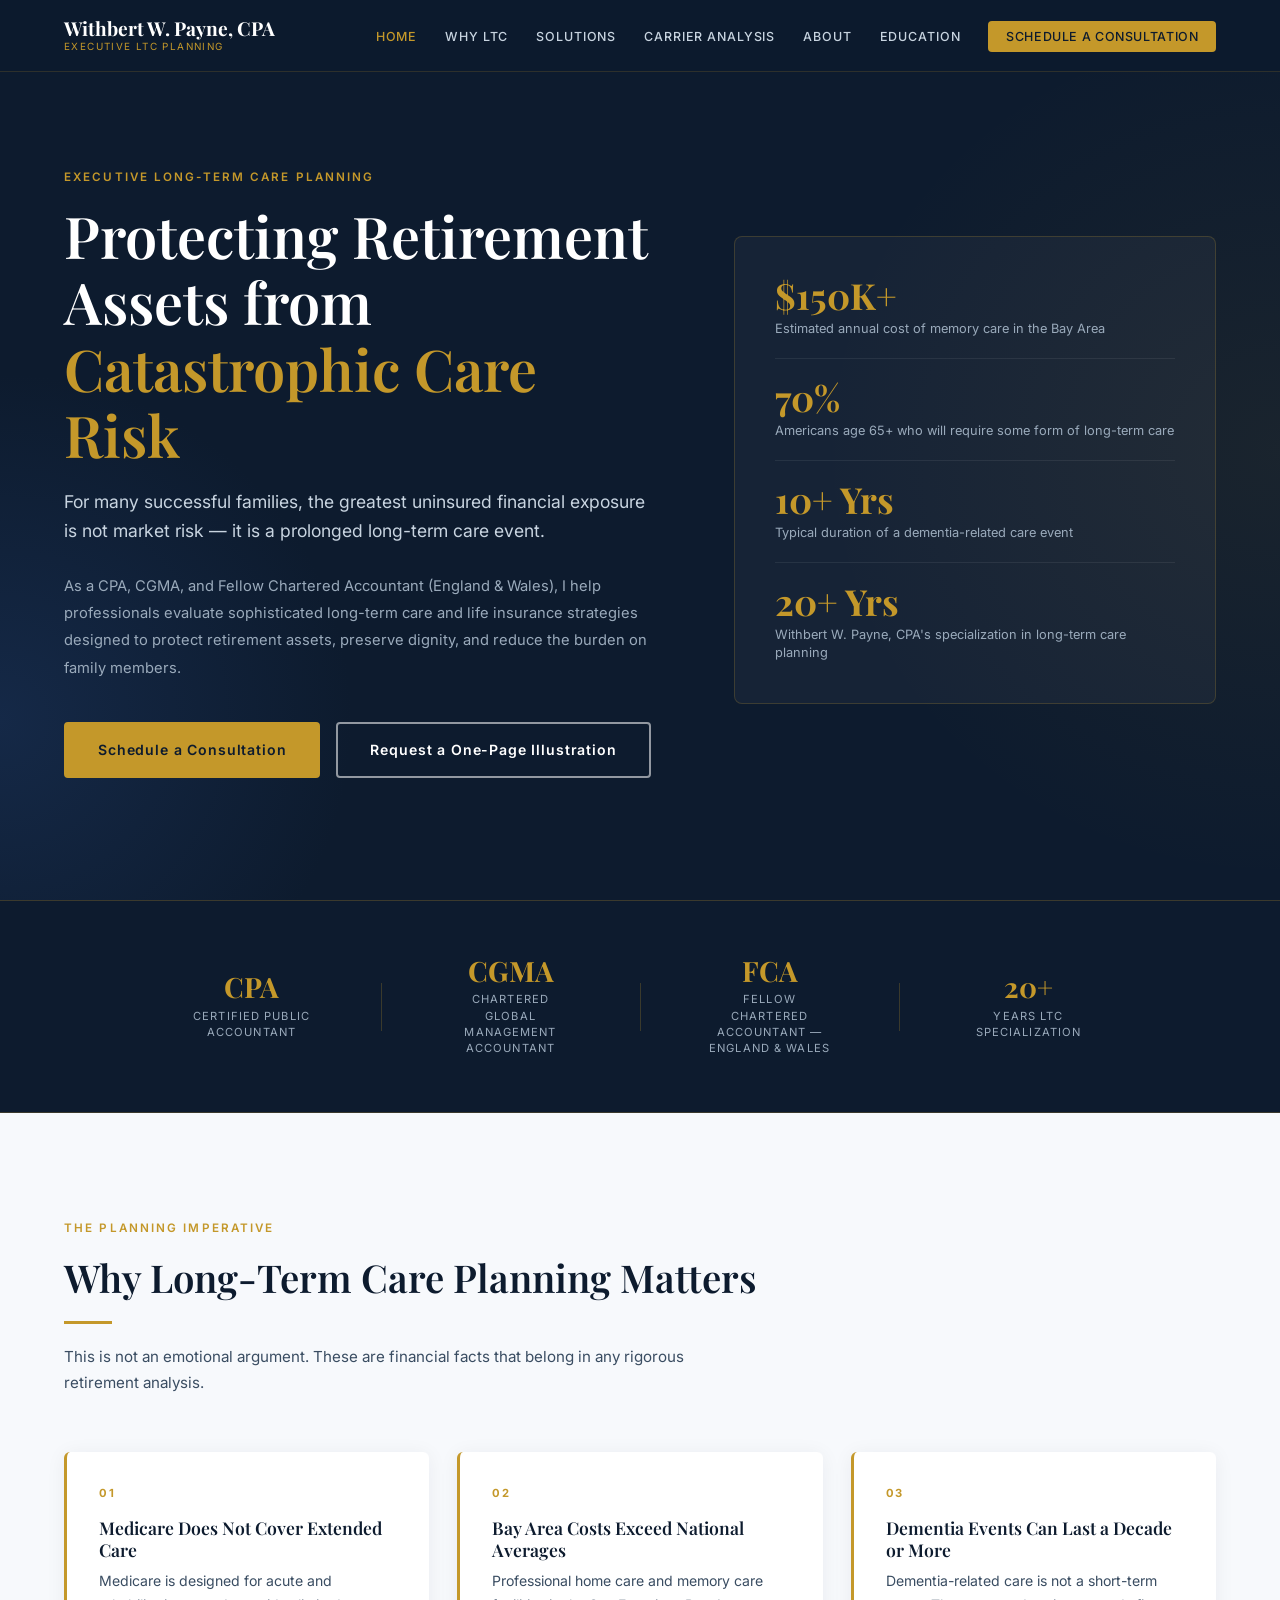
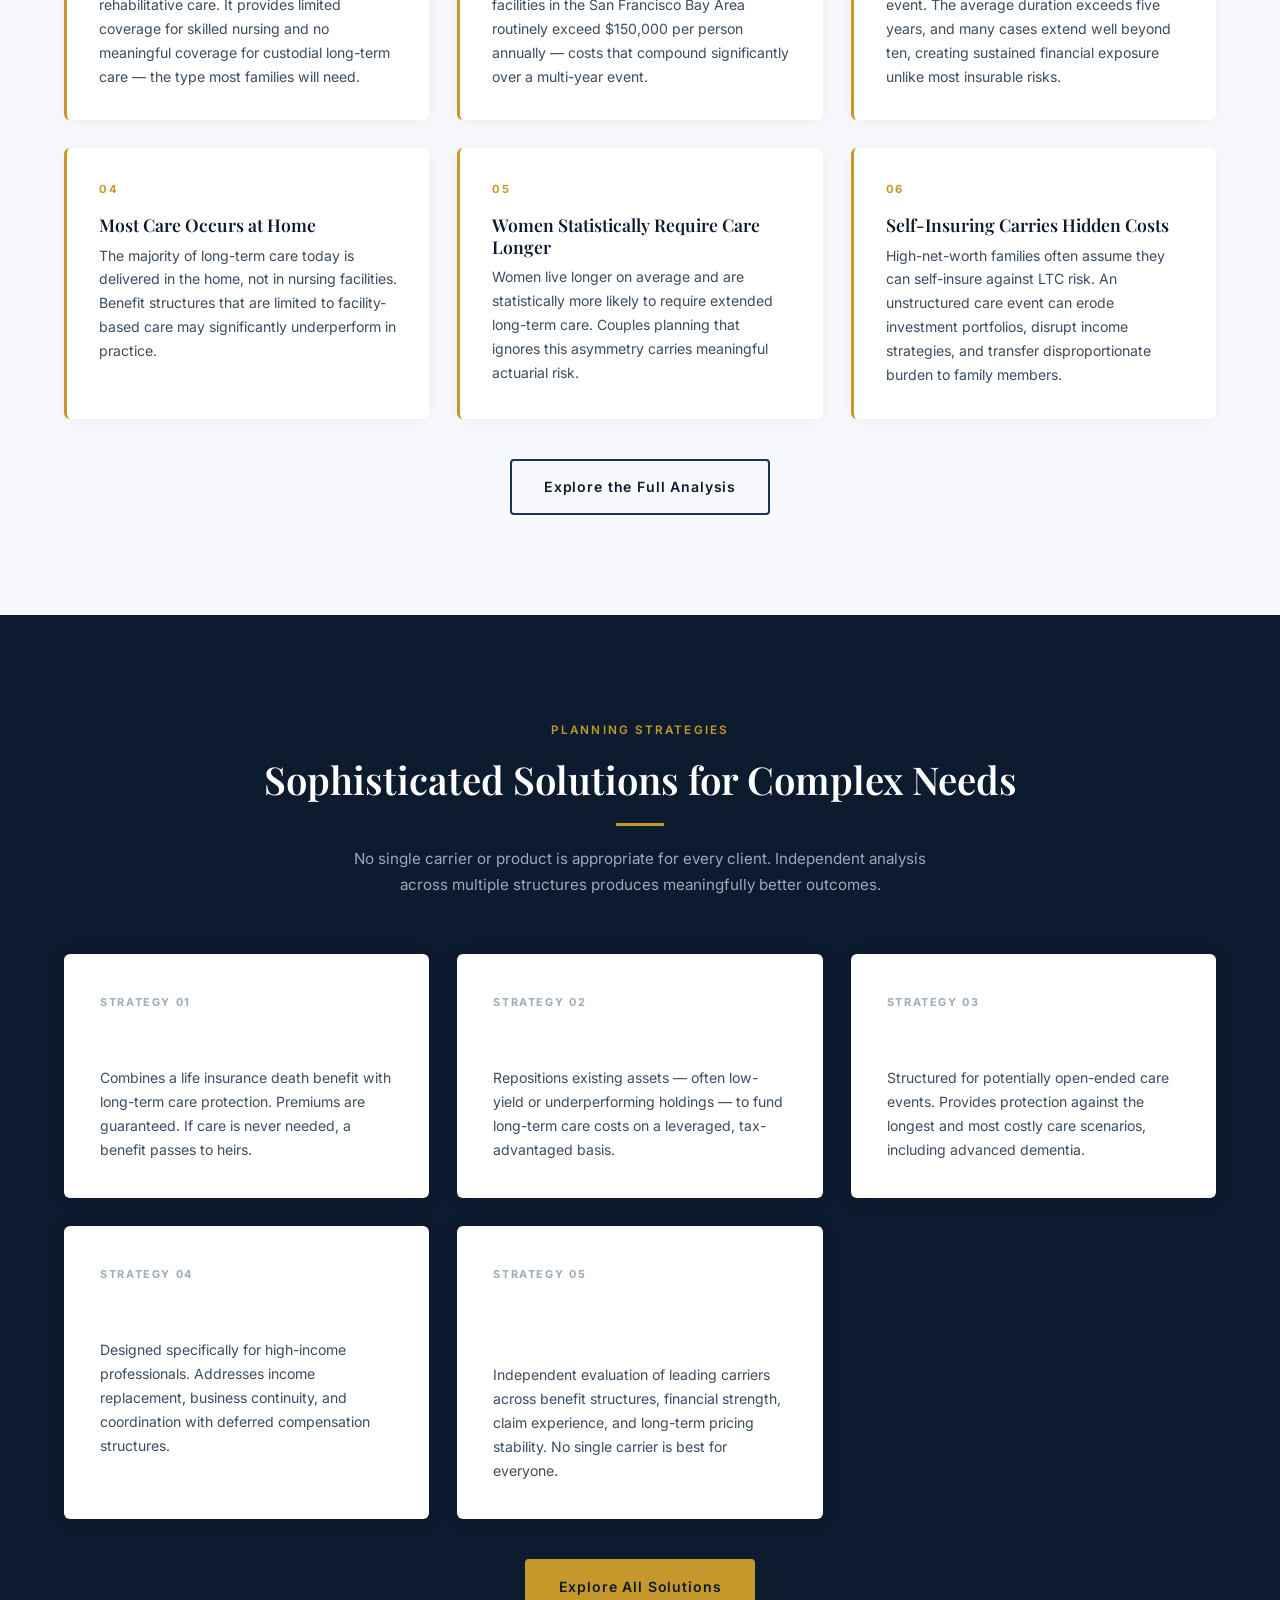
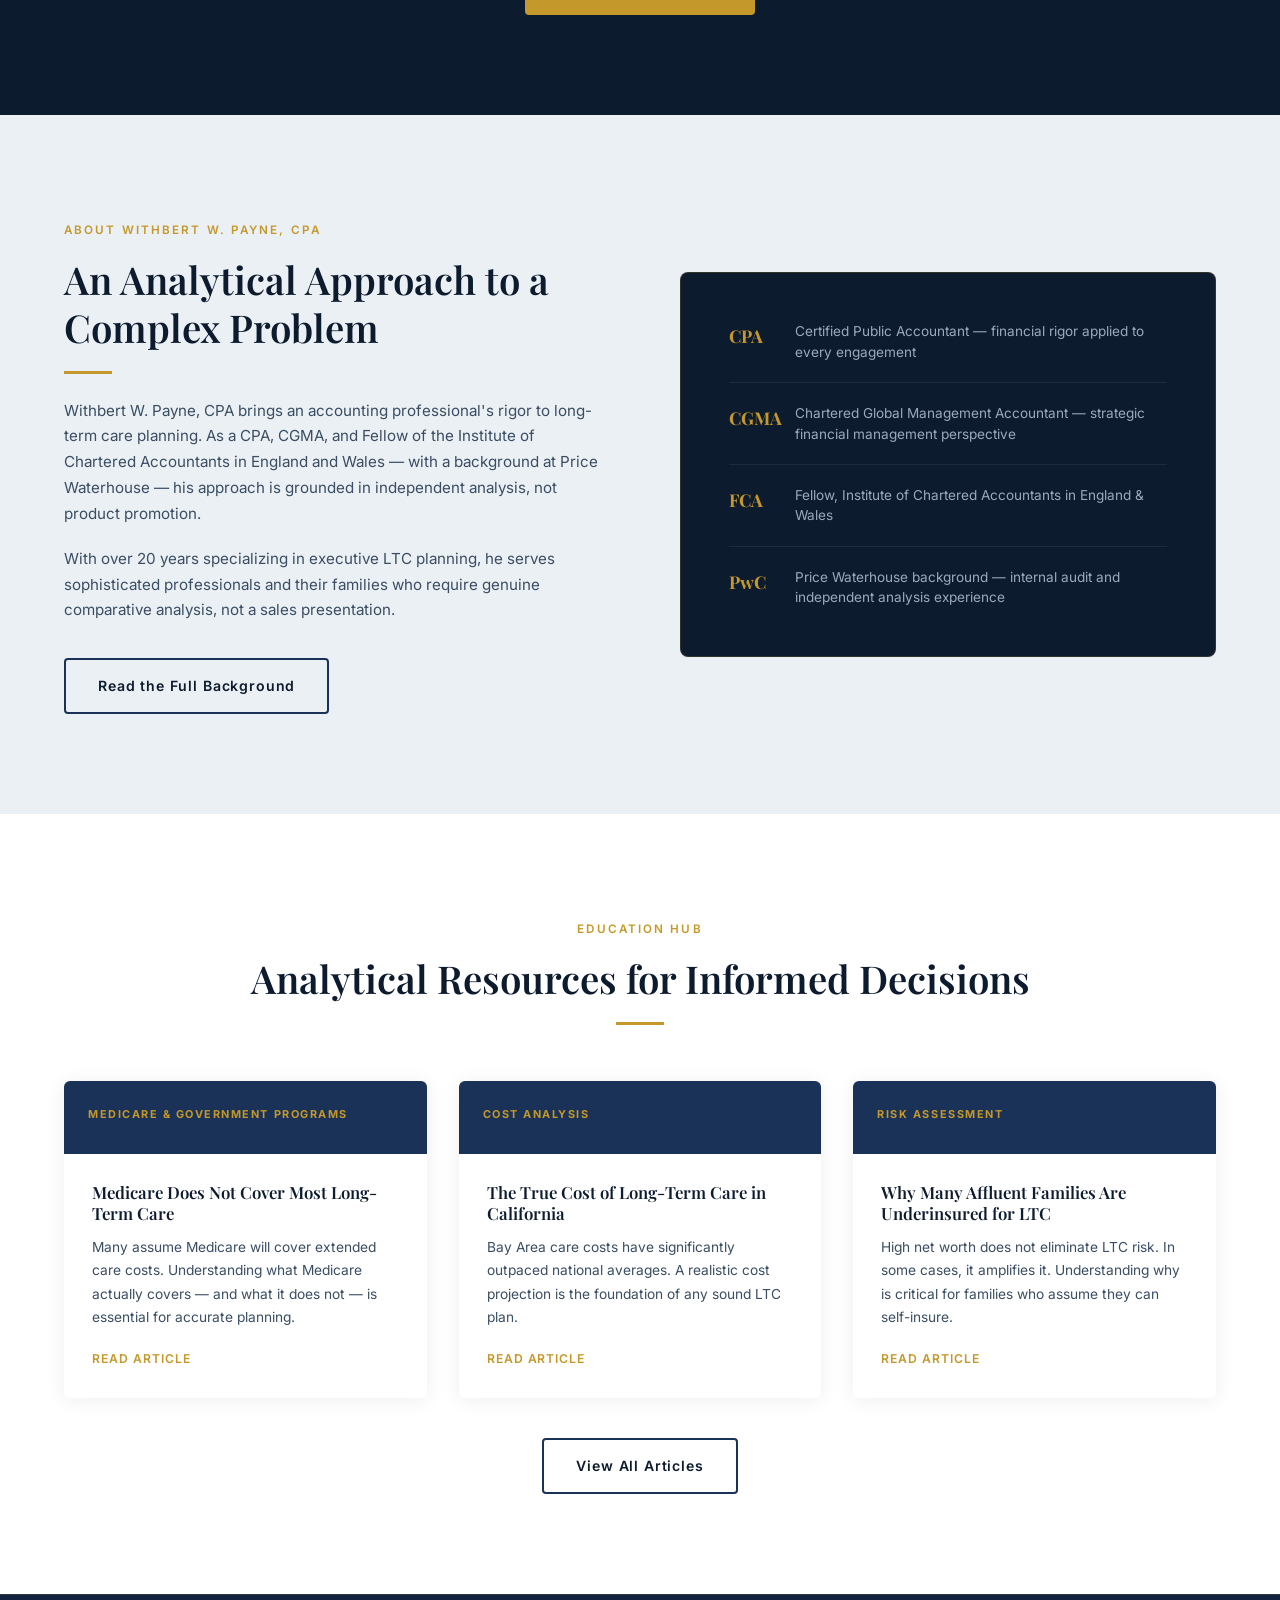
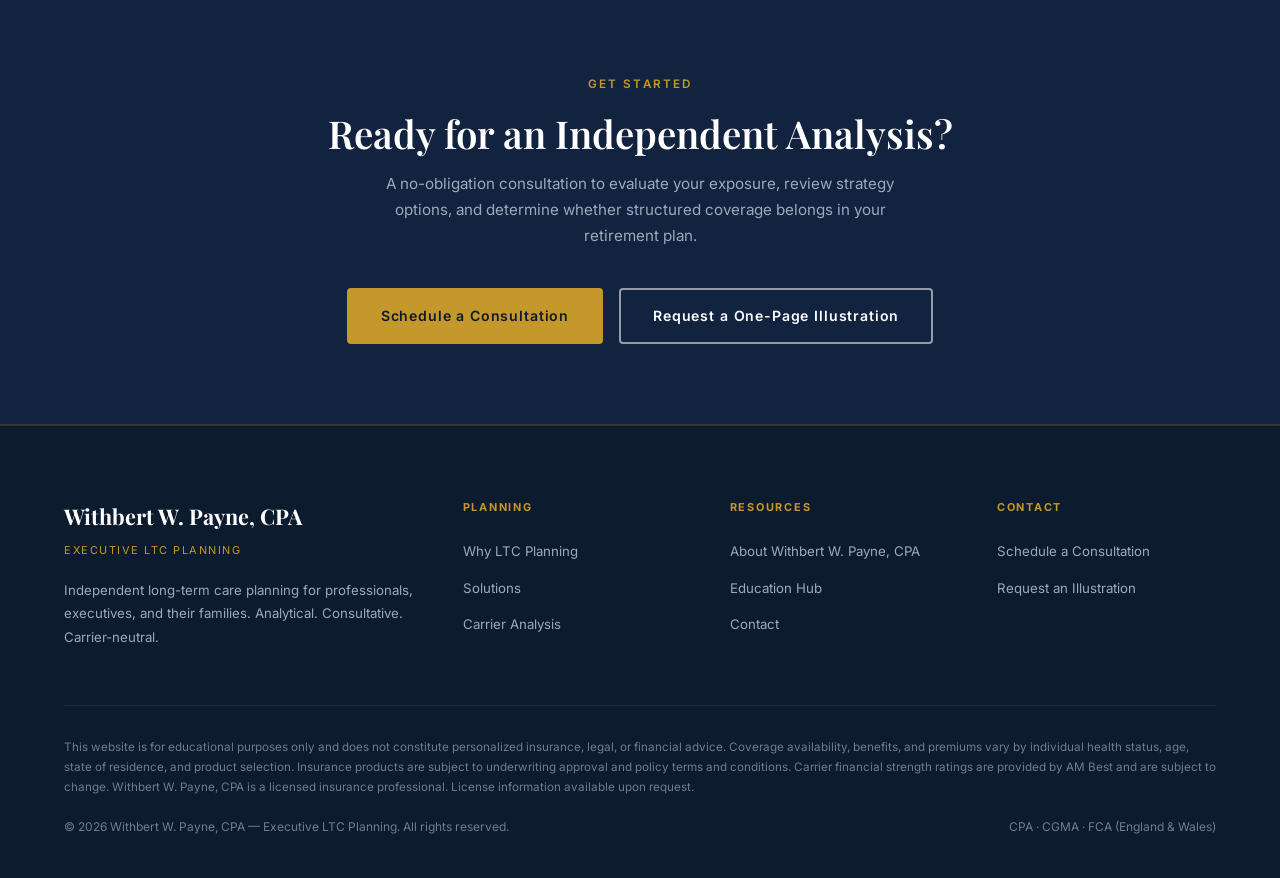
==== commit 979dafe7: "Update name to Withbert W. Payne, CPA across all pages Co-Authored-By: Claude Sonnet 4.6 <noreply@an" ====
--- a/index.html
+++ b/index.html
@@ -3,7 +3,7 @@
 <head>
   <meta charset="UTF-8">
   <meta name="viewport" content="width=device-width, initial-scale=1.0">
-  <title>Bert Payne | Executive Long-Term Care Planning</title>
+  <title>Withbert W. Payne, CPA | Executive Long-Term Care Planning</title>
   <meta name="description" content="CPA, CGMA, and Fellow Chartered Accountant helping professionals protect retirement assets from catastrophic long-term care risk. Independent, carrier-neutral analysis.">
   <link rel="stylesheet" href="css/style.css">
 </head>
@@ -11,7 +11,7 @@
 
 <nav class="nav">
   <a href="index.html" class="nav__brand">
-    <span class="nav__name">Bert Payne</span>
+    <span class="nav__name">Withbert W. Payne, CPA</span>
     <span class="nav__tagline">Executive LTC Planning</span>
   </a>
   <ul class="nav__links">
@@ -63,7 +63,7 @@
         </div>
         <div class="hero__stat">
           <div class="hero__stat-number">20+ Yrs</div>
-          <div class="hero__stat-label">Bert Payne's specialization in long-term care planning</div>
+          <div class="hero__stat-label">Withbert W. Payne, CPA's specialization in long-term care planning</div>
         </div>
       </div>
     </div>
@@ -193,11 +193,11 @@
   <div class="container">
     <div style="display:grid;grid-template-columns:1fr 1fr;gap:5rem;align-items:center;">
       <div>
-        <div class="eyebrow">About Bert Payne</div>
+        <div class="eyebrow">About Withbert W. Payne, CPA</div>
         <h2>An Analytical Approach to a Complex Problem</h2>
         <div class="divider"></div>
         <p style="margin-top:1.5rem;color:var(--text-mid);font-size:0.95rem;">
-          Bert Payne brings an accounting professional's rigor to long-term care planning. As a CPA, CGMA, and Fellow of the Institute of Chartered Accountants in England and Wales — with a background at Price Waterhouse — his approach is grounded in independent analysis, not product promotion.
+          Withbert W. Payne, CPA brings an accounting professional's rigor to long-term care planning. As a CPA, CGMA, and Fellow of the Institute of Chartered Accountants in England and Wales — with a background at Price Waterhouse — his approach is grounded in independent analysis, not product promotion.
         </p>
         <p style="color:var(--text-mid);font-size:0.95rem;">
           With over 20 years specializing in executive LTC planning, he serves sophisticated professionals and their families who require genuine comparative analysis, not a sales presentation.
@@ -291,7 +291,7 @@
   <div class="container">
     <div class="footer__grid">
       <div>
-        <div class="footer__brand-name">Bert Payne</div>
+        <div class="footer__brand-name">Withbert W. Payne, CPA</div>
         <div class="footer__brand-tagline">Executive LTC Planning</div>
         <p class="footer__bio">Independent long-term care planning for professionals, executives, and their families. Analytical. Consultative. Carrier-neutral.</p>
       </div>
@@ -306,7 +306,7 @@
       <div>
         <div class="footer__heading">Resources</div>
         <ul class="footer__links">
-          <li><a href="about.html">About Bert Payne</a></li>
+          <li><a href="about.html">About Withbert W. Payne, CPA</a></li>
           <li><a href="education.html">Education Hub</a></li>
           <li><a href="contact.html">Contact</a></li>
         </ul>
@@ -321,10 +321,10 @@
     </div>
     <div class="footer__bottom">
       <p class="footer__disclaimer">
-        This website is for educational purposes only and does not constitute personalized insurance, legal, or financial advice. Coverage availability, benefits, and premiums vary by individual health status, age, state of residence, and product selection. Insurance products are subject to underwriting approval and policy terms and conditions. Carrier financial strength ratings are provided by AM Best and are subject to change. Bert Payne is a licensed insurance professional. License information available upon request.
+        This website is for educational purposes only and does not constitute personalized insurance, legal, or financial advice. Coverage availability, benefits, and premiums vary by individual health status, age, state of residence, and product selection. Insurance products are subject to underwriting approval and policy terms and conditions. Carrier financial strength ratings are provided by AM Best and are subject to change. Withbert W. Payne, CPA is a licensed insurance professional. License information available upon request.
       </p>
       <div class="footer__copyright">
-        <span>&copy; 2026 Bert Payne — Executive LTC Planning. All rights reserved.</span>
+        <span>&copy; 2026 Withbert W. Payne, CPA — Executive LTC Planning. All rights reserved.</span>
         <span>CPA &middot; CGMA &middot; FCA (England &amp; Wales)</span>
       </div>
     </div>
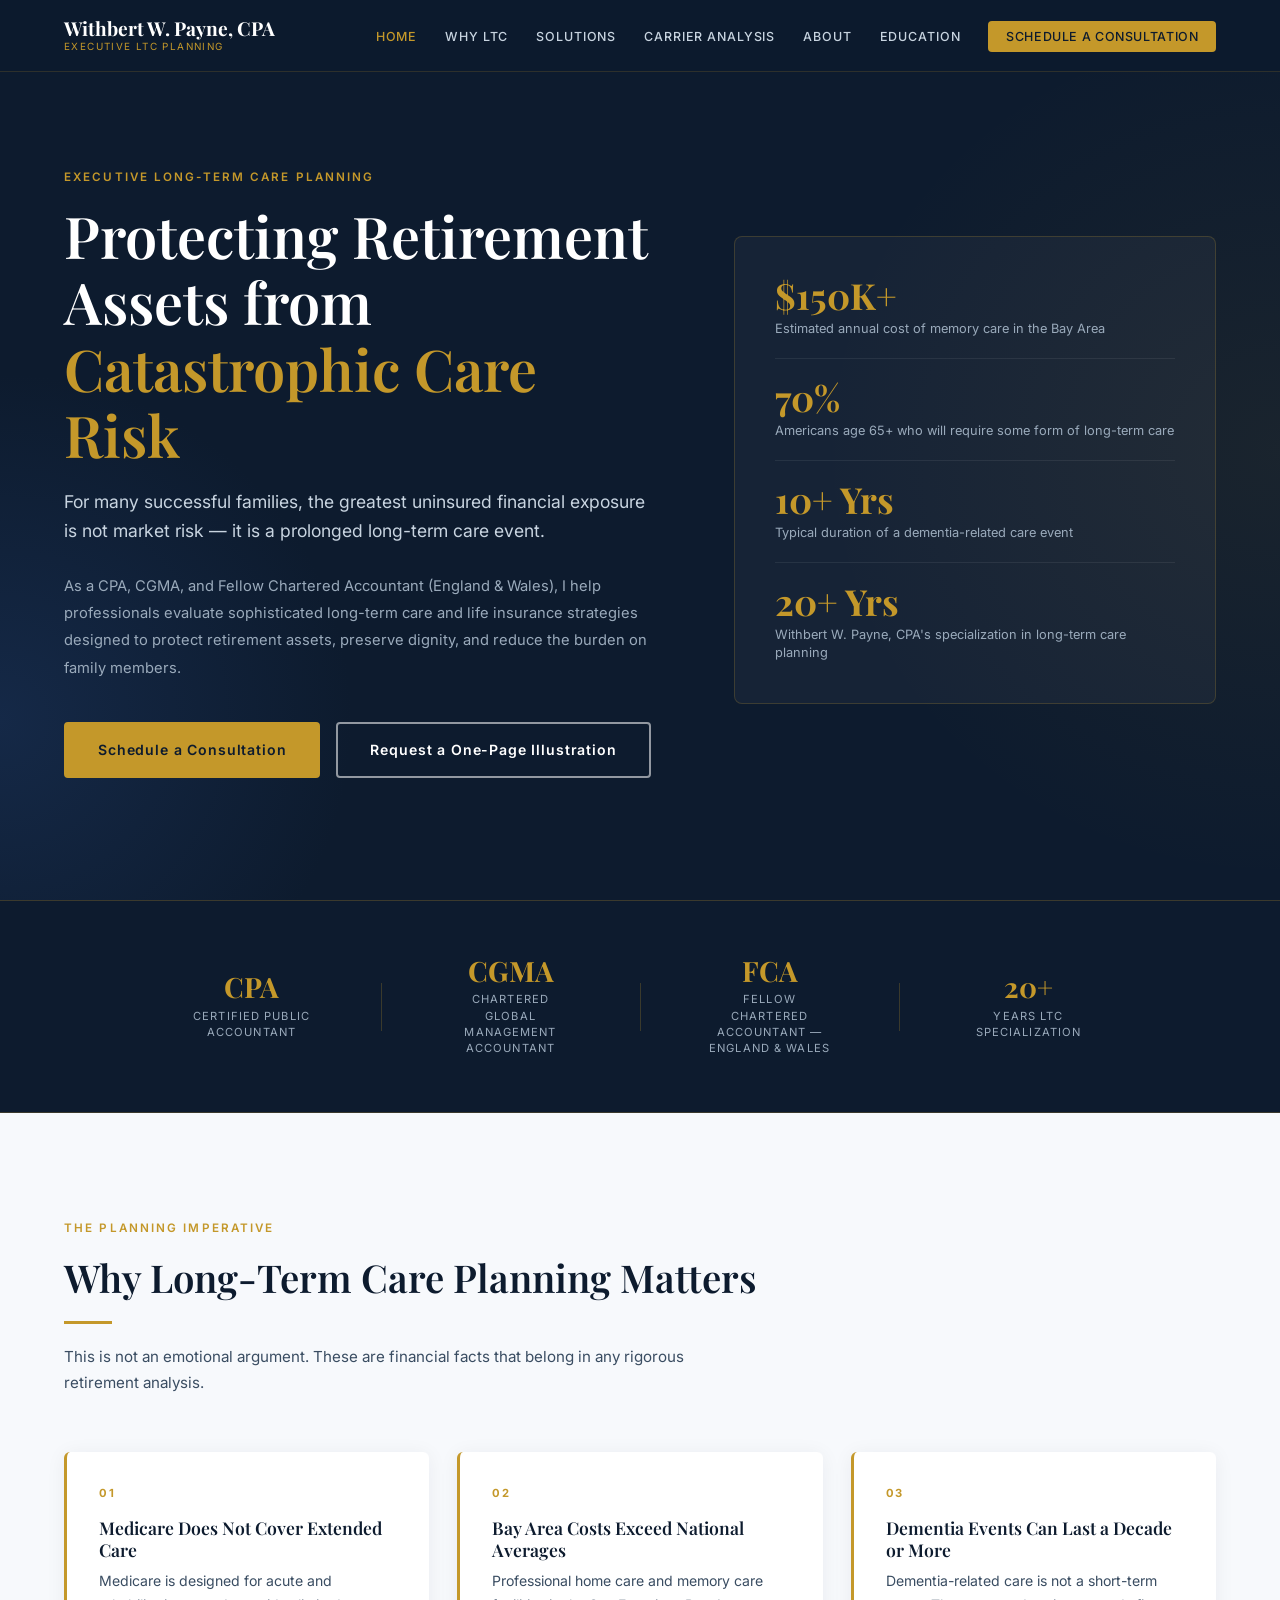
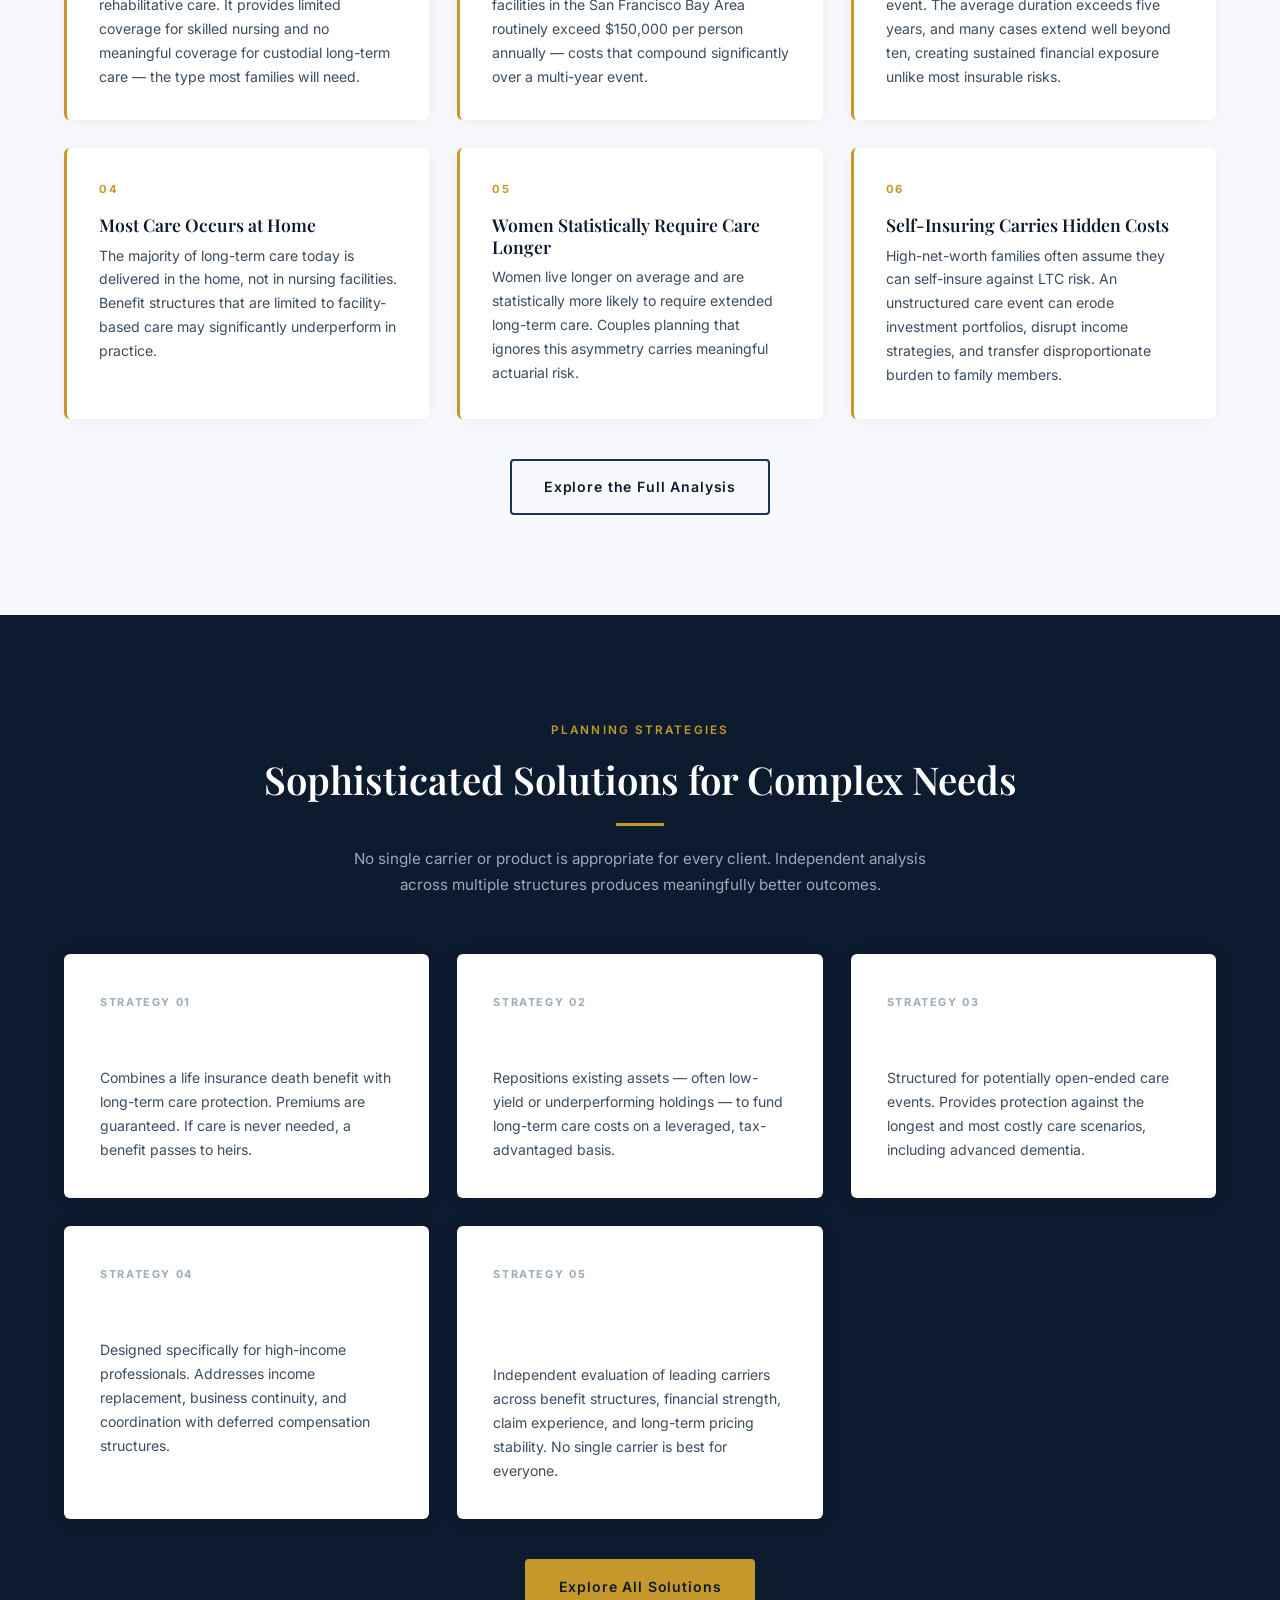
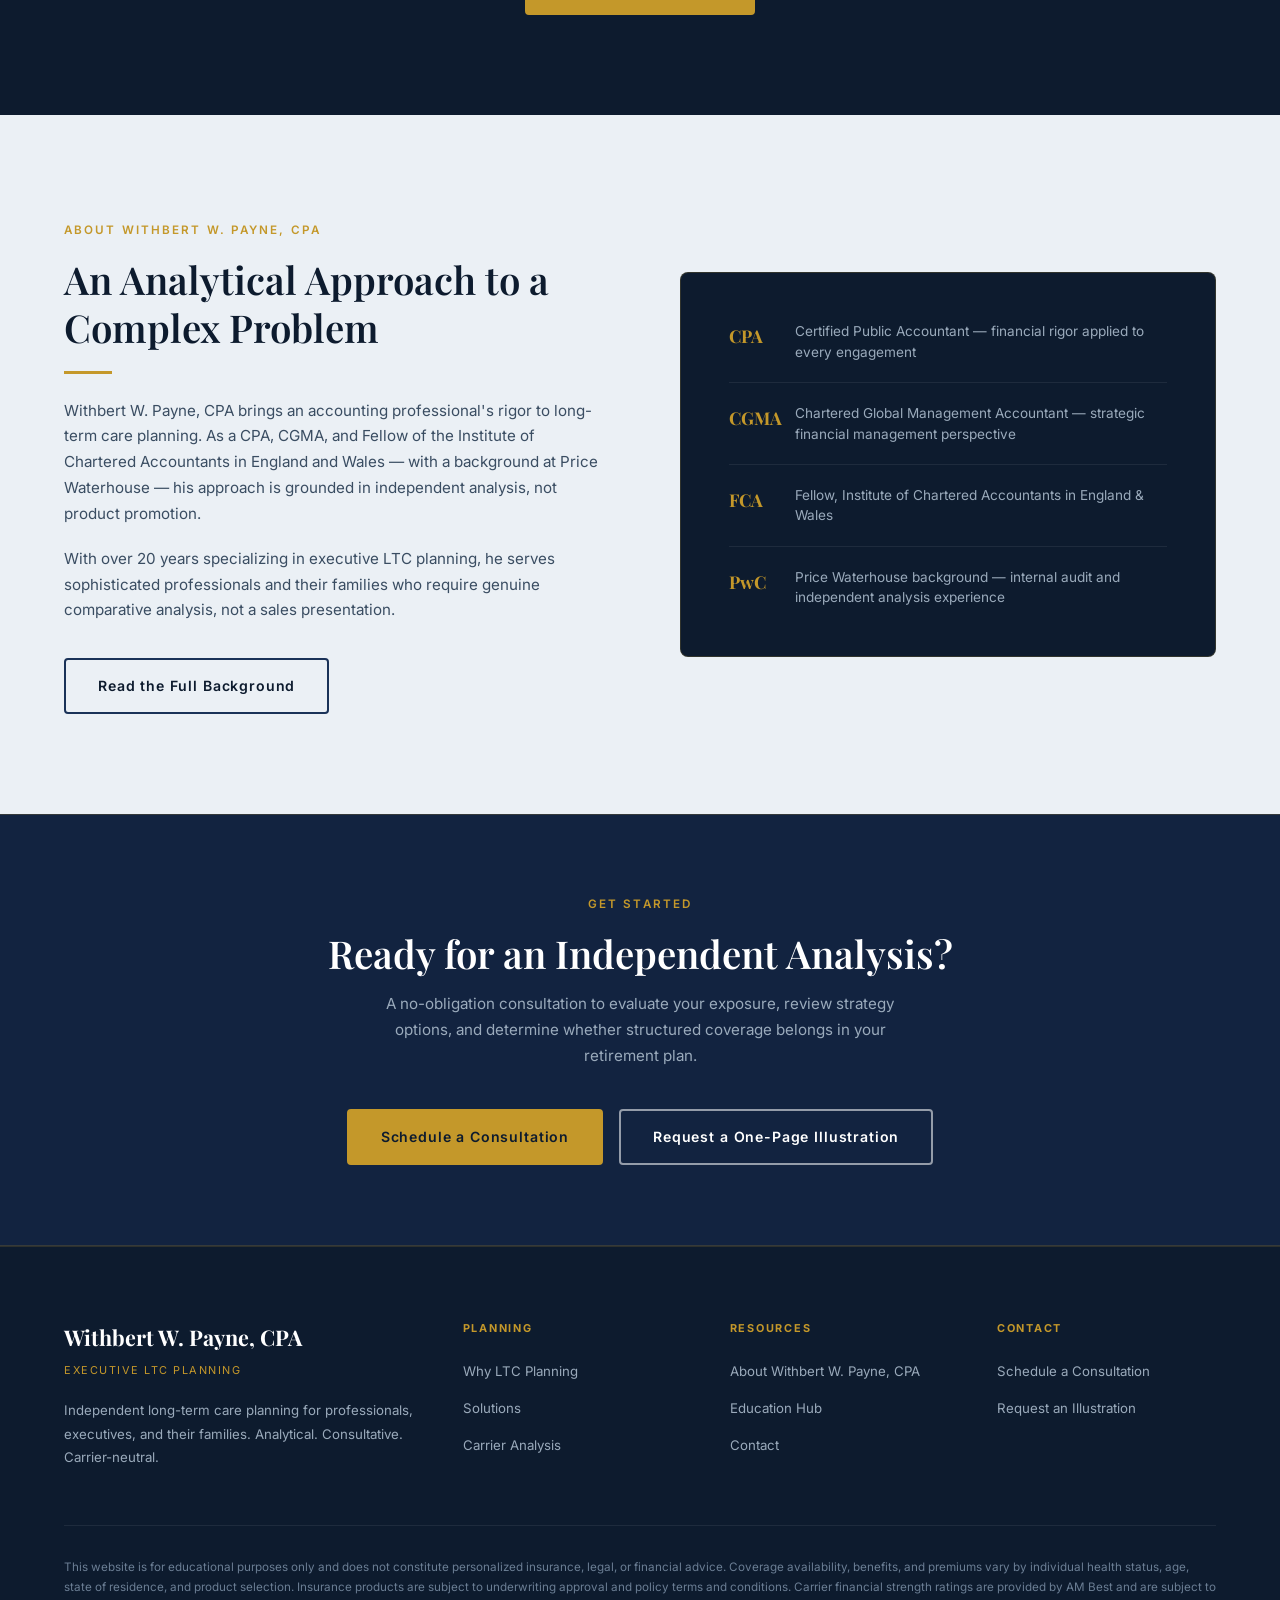
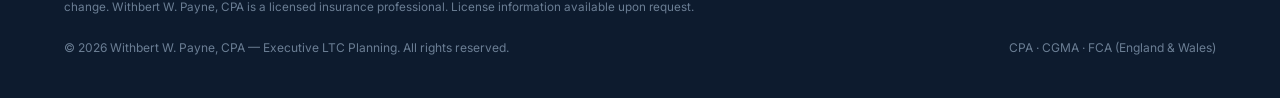
==== commit 964bae19: "Remove Education Hub section from website Deletes education.html, removes nav link from all pages, r" ====
--- a/index.html
+++ b/index.html
@@ -228,52 +228,6 @@
   </div>
 </section>
 
-<!-- EDUCATION TEASER -->
-<section class="section">
-  <div class="container">
-    <div class="section-header center">
-      <div class="eyebrow">Education Hub</div>
-      <h2>Analytical Resources for Informed Decisions</h2>
-      <div class="divider center"></div>
-    </div>
-    <div class="blog-grid">
-      <a href="education.html" class="article-card">
-        <div class="article-card__header">
-          <div class="article-card__category">Medicare &amp; Government Programs</div>
-        </div>
-        <div class="article-card__body">
-          <h3>Medicare Does Not Cover Most Long-Term Care</h3>
-          <p>Many assume Medicare will cover extended care costs. Understanding what Medicare actually covers — and what it does not — is essential for accurate planning.</p>
-          <span class="read-more">Read Article</span>
-        </div>
-      </a>
-      <a href="education.html" class="article-card">
-        <div class="article-card__header">
-          <div class="article-card__category">Cost Analysis</div>
-        </div>
-        <div class="article-card__body">
-          <h3>The True Cost of Long-Term Care in California</h3>
-          <p>Bay Area care costs have significantly outpaced national averages. A realistic cost projection is the foundation of any sound LTC plan.</p>
-          <span class="read-more">Read Article</span>
-        </div>
-      </a>
-      <a href="education.html" class="article-card">
-        <div class="article-card__header">
-          <div class="article-card__category">Risk Assessment</div>
-        </div>
-        <div class="article-card__body">
-          <h3>Why Many Affluent Families Are Underinsured for LTC</h3>
-          <p>High net worth does not eliminate LTC risk. In some cases, it amplifies it. Understanding why is critical for families who assume they can self-insure.</p>
-          <span class="read-more">Read Article</span>
-        </div>
-      </a>
-    </div>
-    <p style="text-align:center;margin-top:2.5rem;">
-      <a href="education.html" class="btn btn-outline-dark">View All Articles</a>
-    </p>
-  </div>
-</section>
-
 <!-- CTA BAND -->
 <section class="cta-band">
   <div class="container">
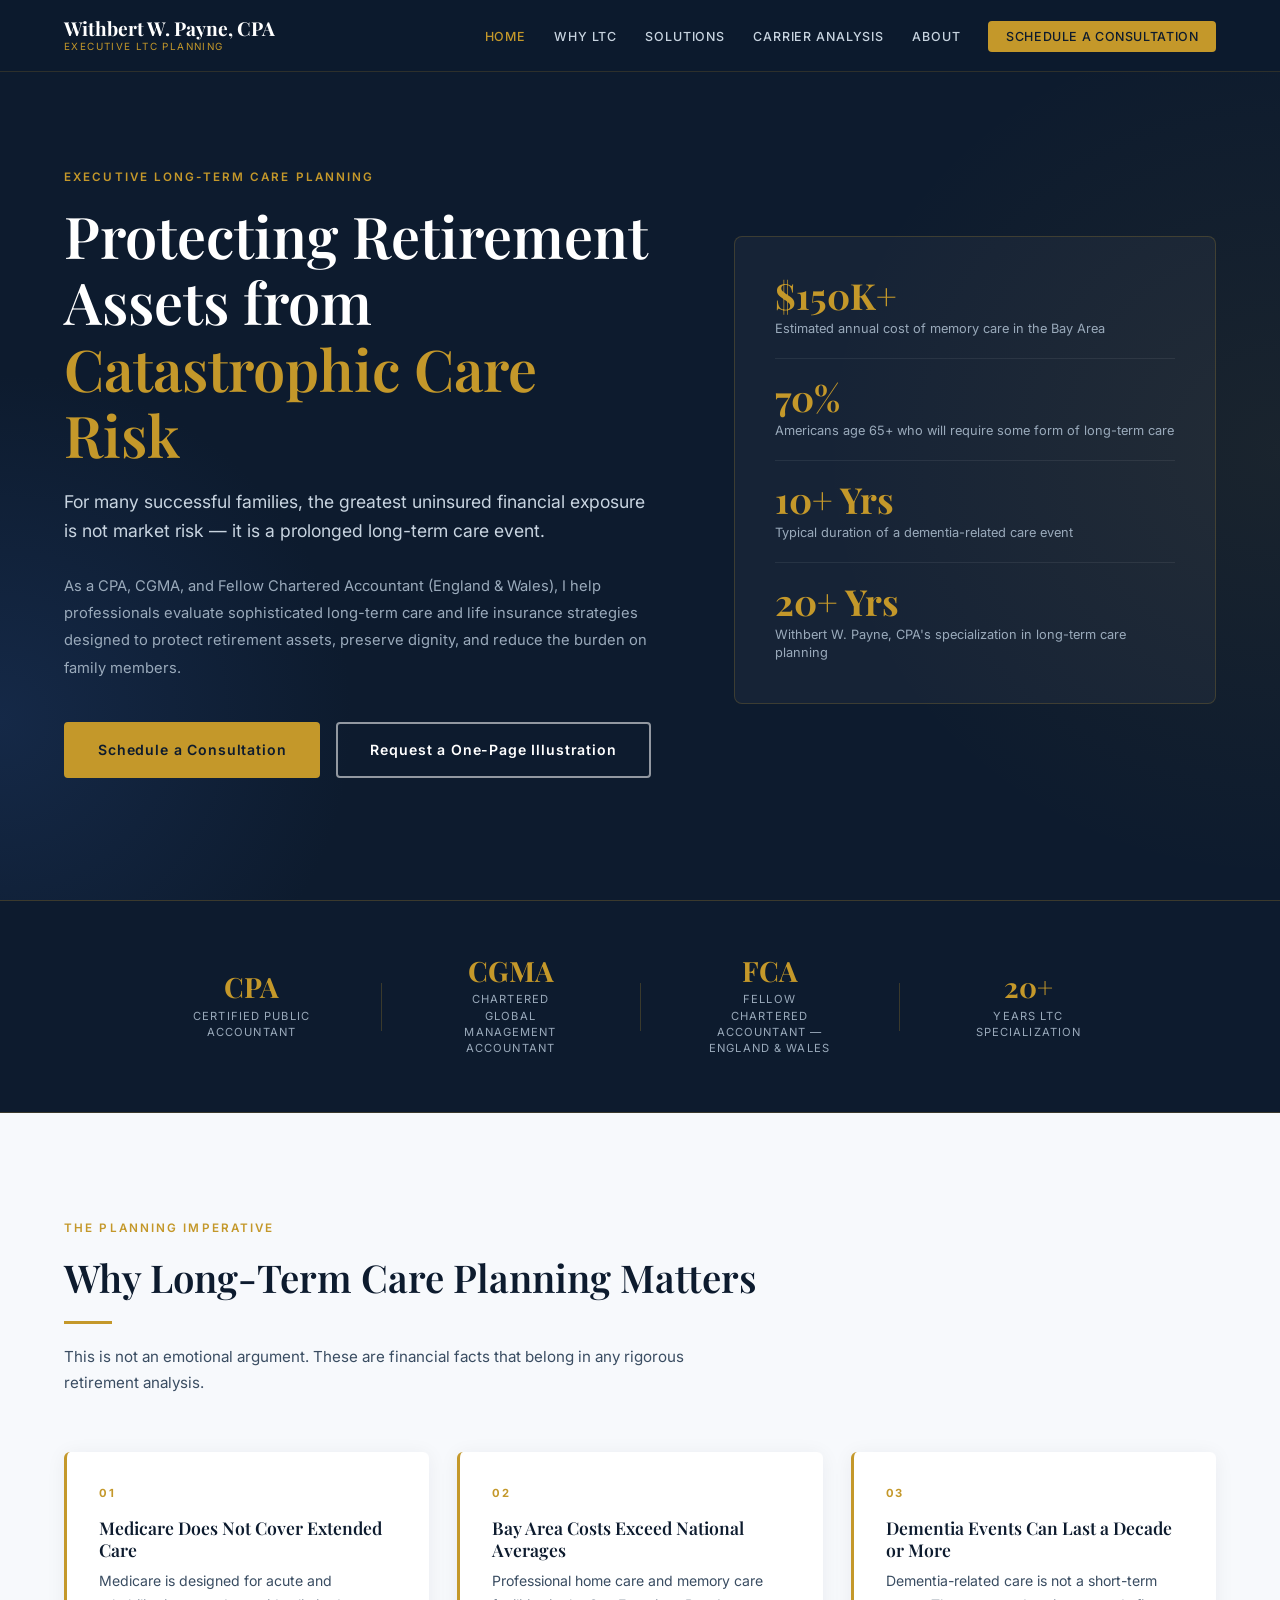
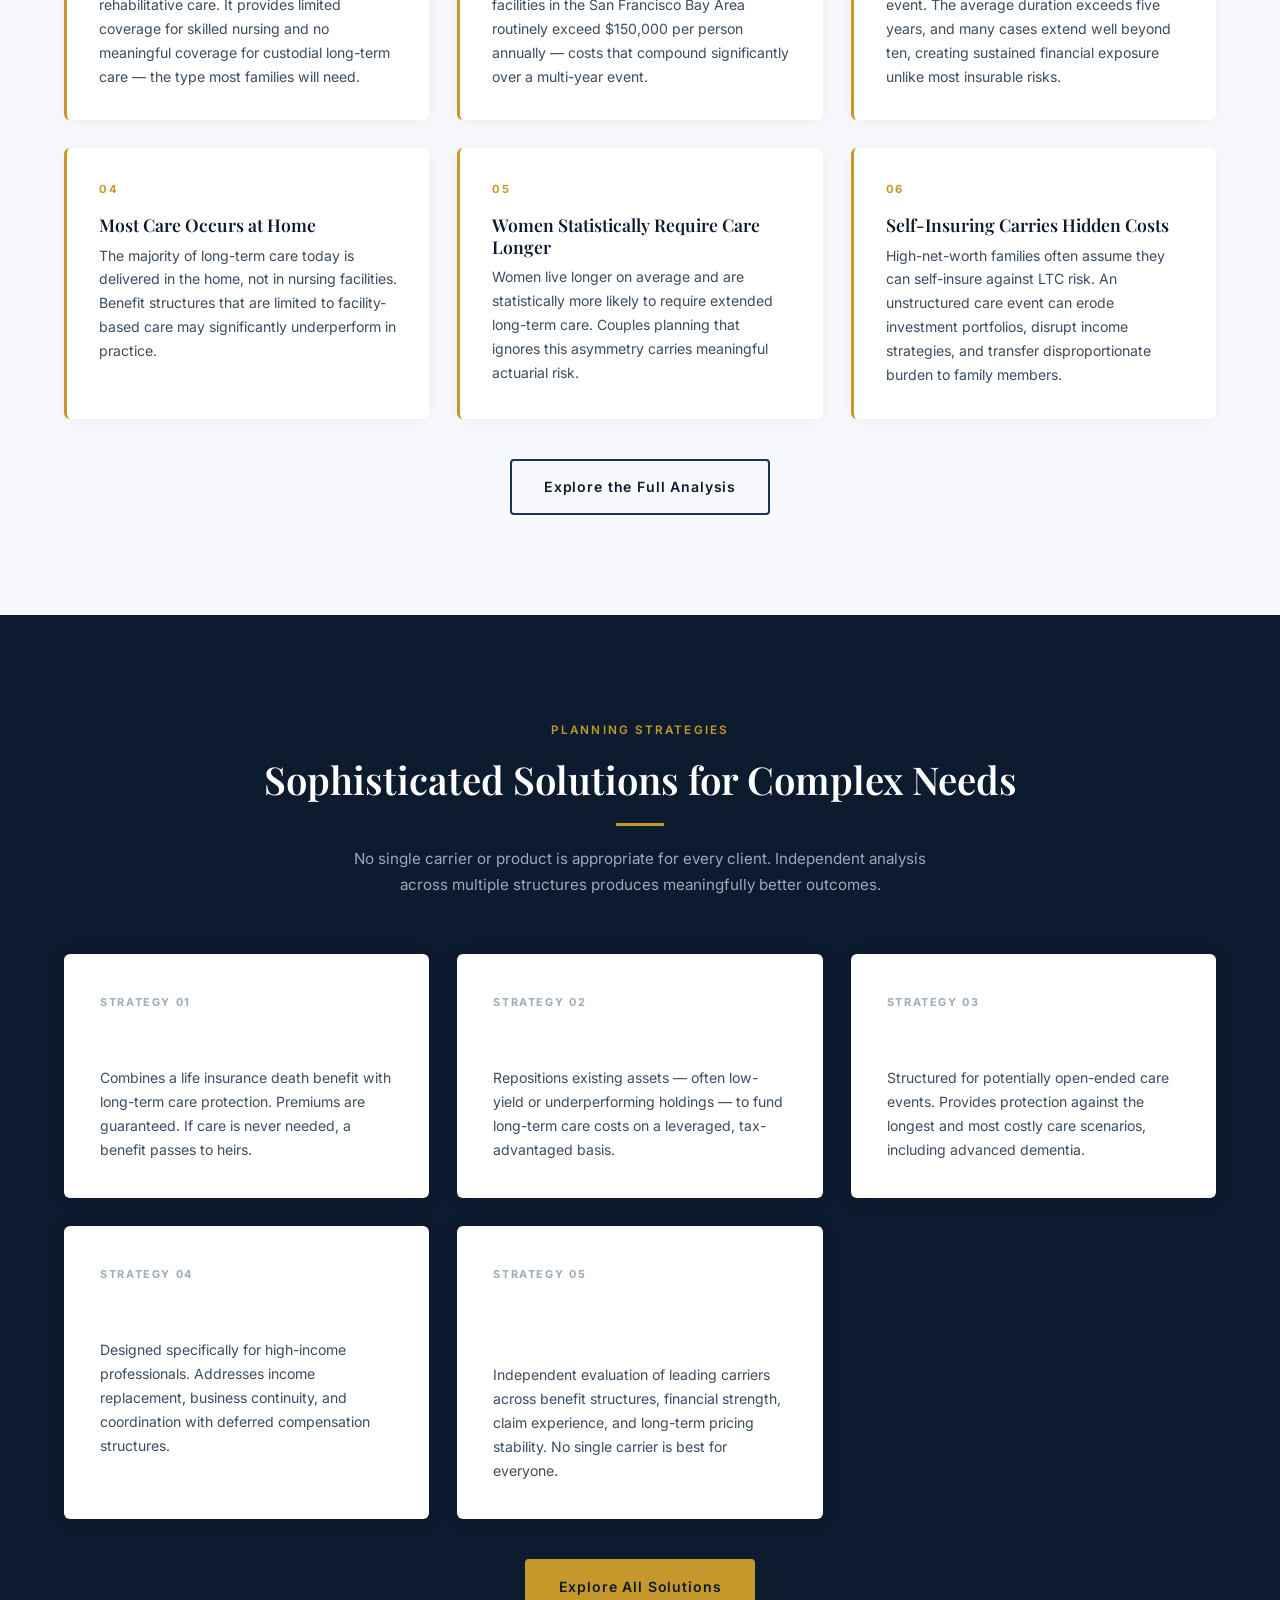
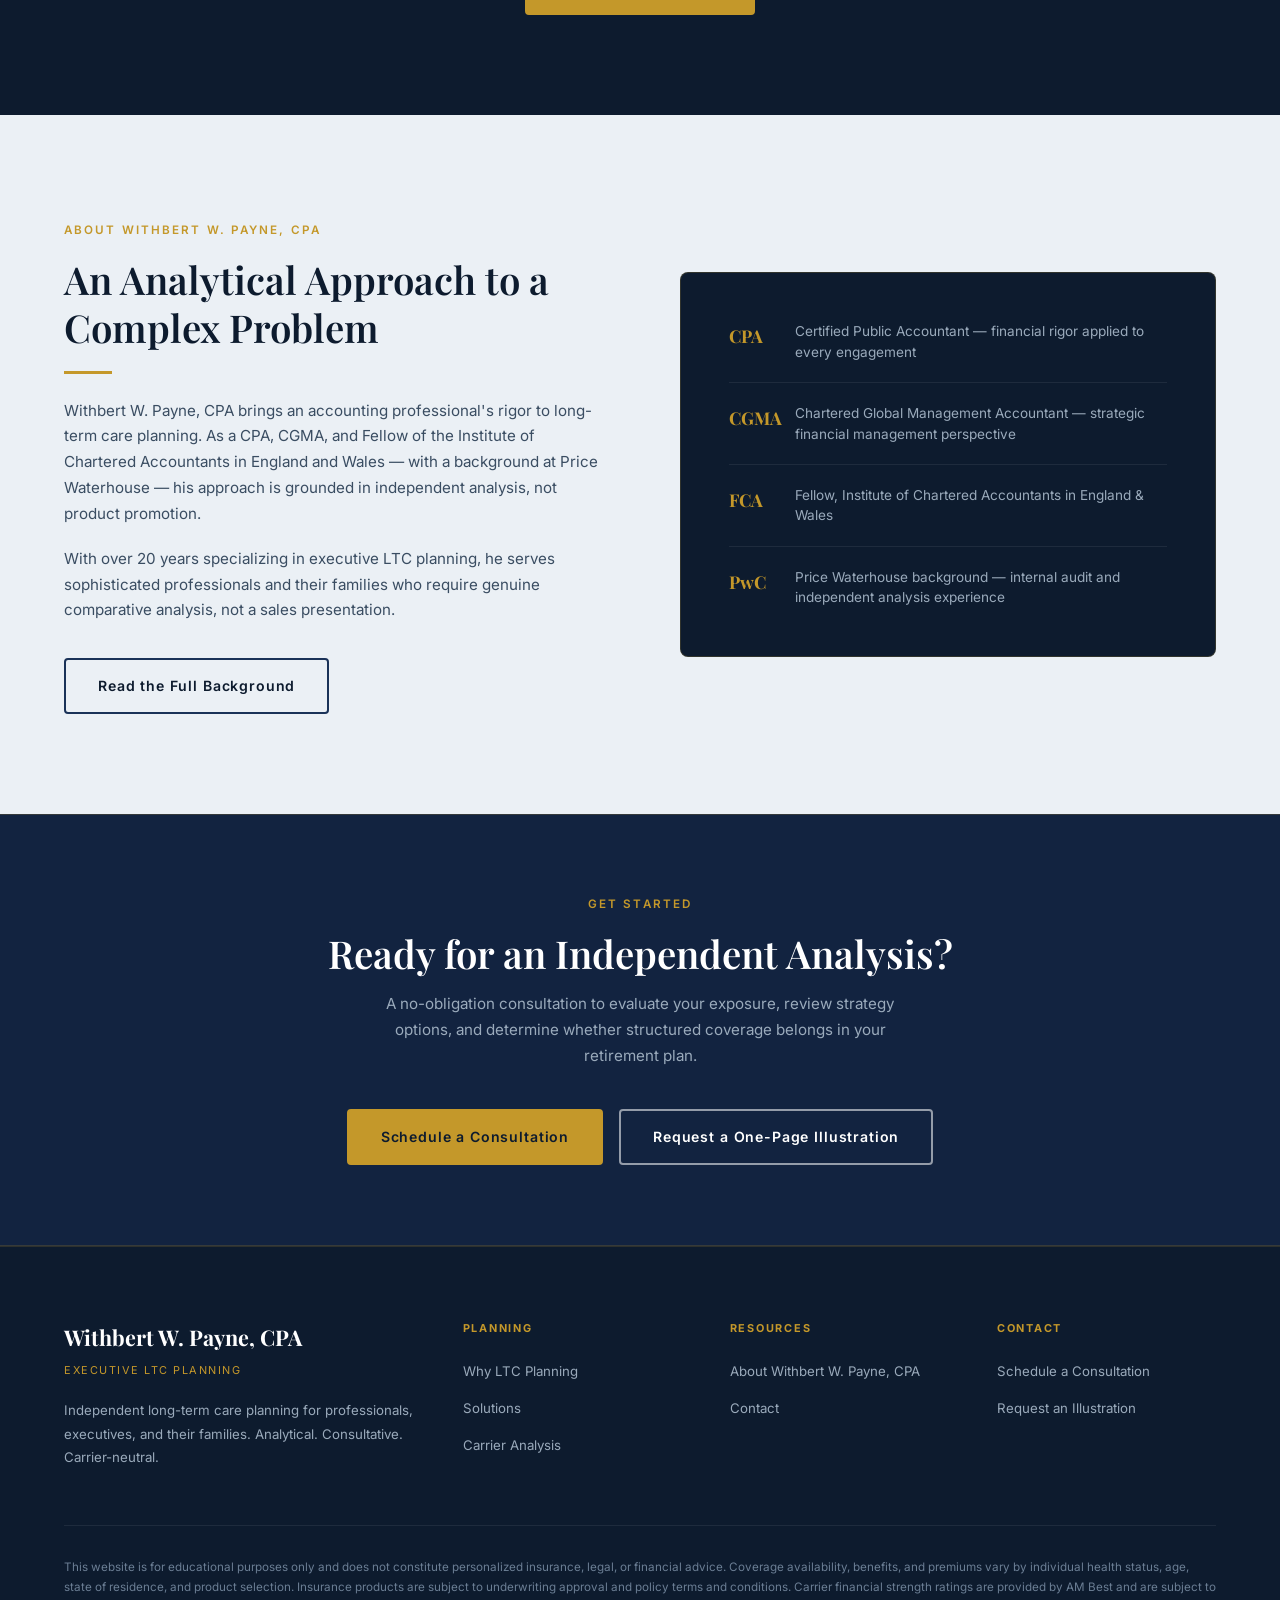
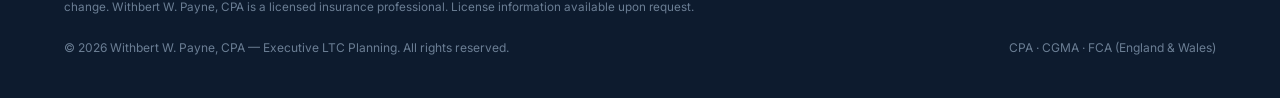
==== commit b5b07003: "Remove all Education tab links from nav and footer on every page Co-Authored-By: Claude Sonnet 4.6 <" ====
--- a/index.html
+++ b/index.html
@@ -20,7 +20,6 @@
     <li><a href="solutions.html">Solutions</a></li>
     <li><a href="carrier-comparison.html">Carrier Analysis</a></li>
     <li><a href="about.html">About</a></li>
-    <li><a href="education.html">Education</a></li>
     <li><a href="contact.html" class="nav__cta">Schedule a Consultation</a></li>
   </ul>
   <button class="nav__toggle" aria-label="Open menu">
@@ -261,7 +260,6 @@
         <div class="footer__heading">Resources</div>
         <ul class="footer__links">
           <li><a href="about.html">About Withbert W. Payne, CPA</a></li>
-          <li><a href="education.html">Education Hub</a></li>
           <li><a href="contact.html">Contact</a></li>
         </ul>
       </div>
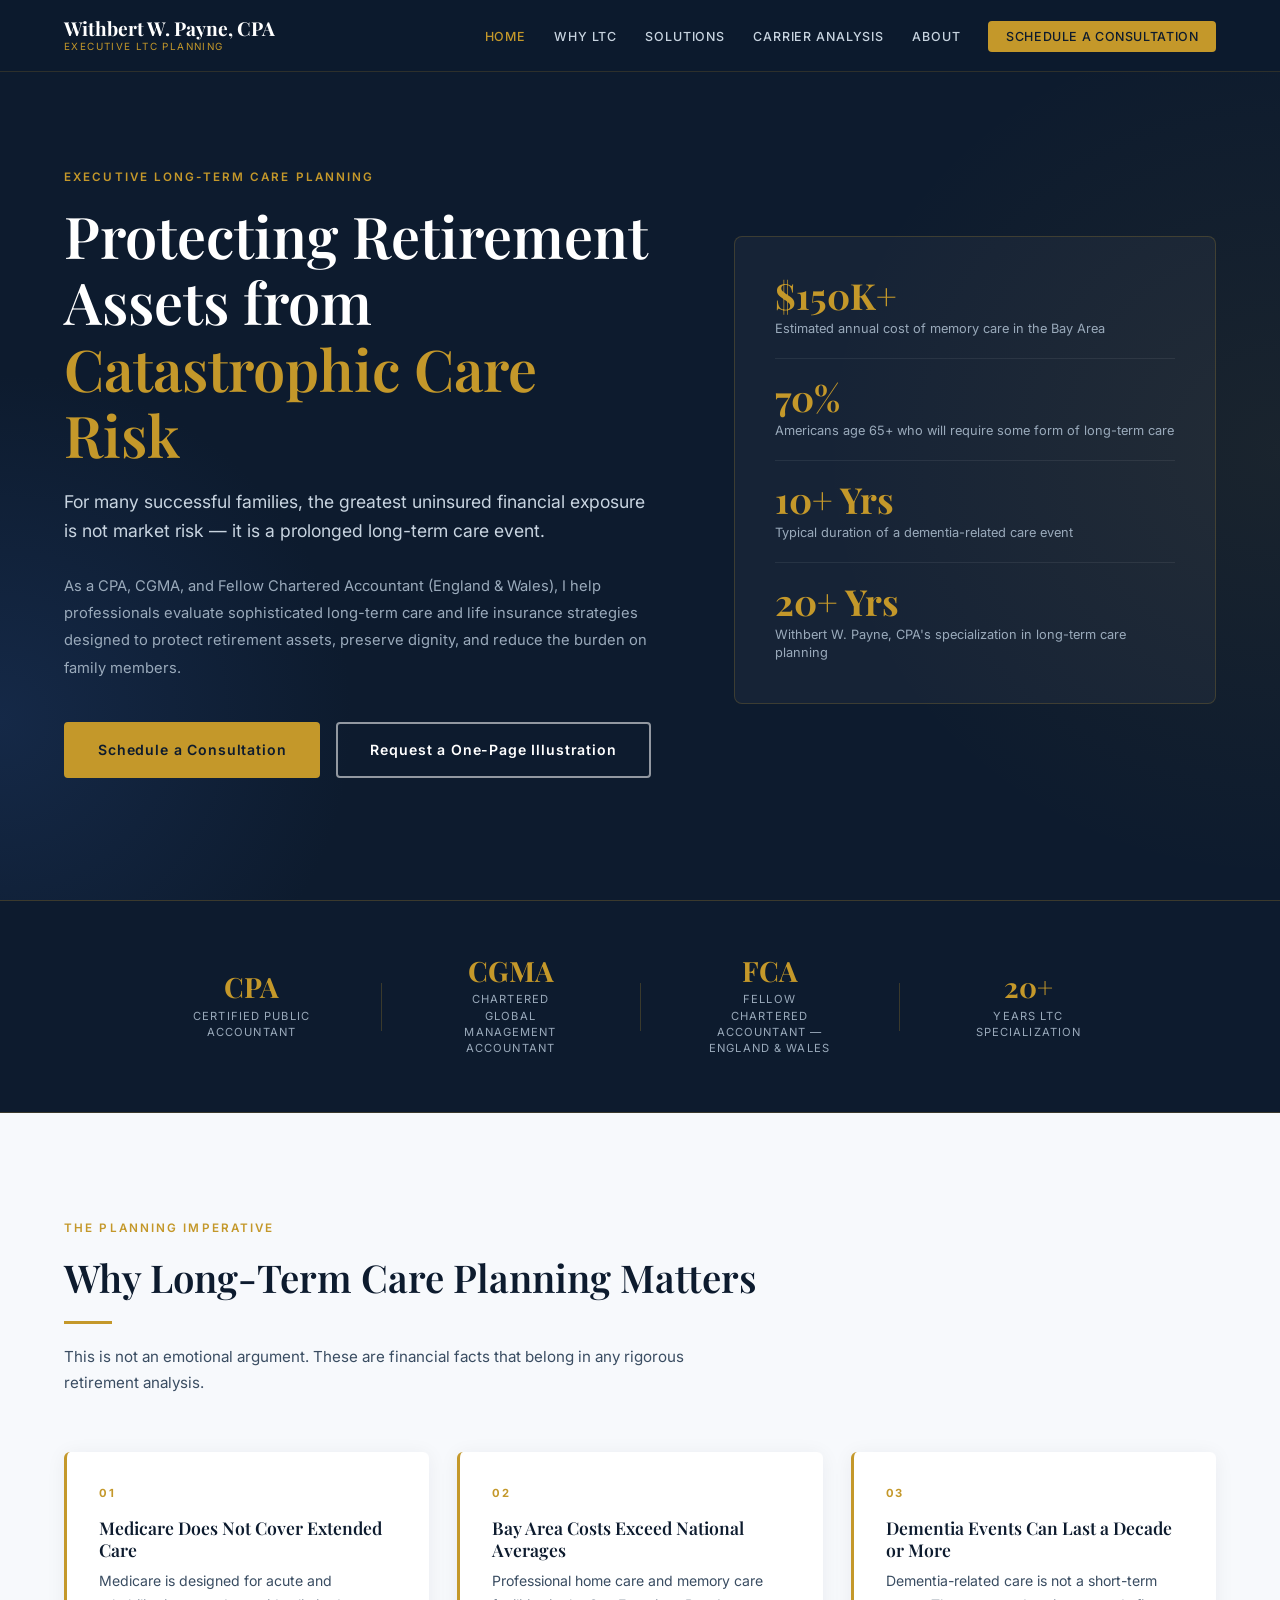
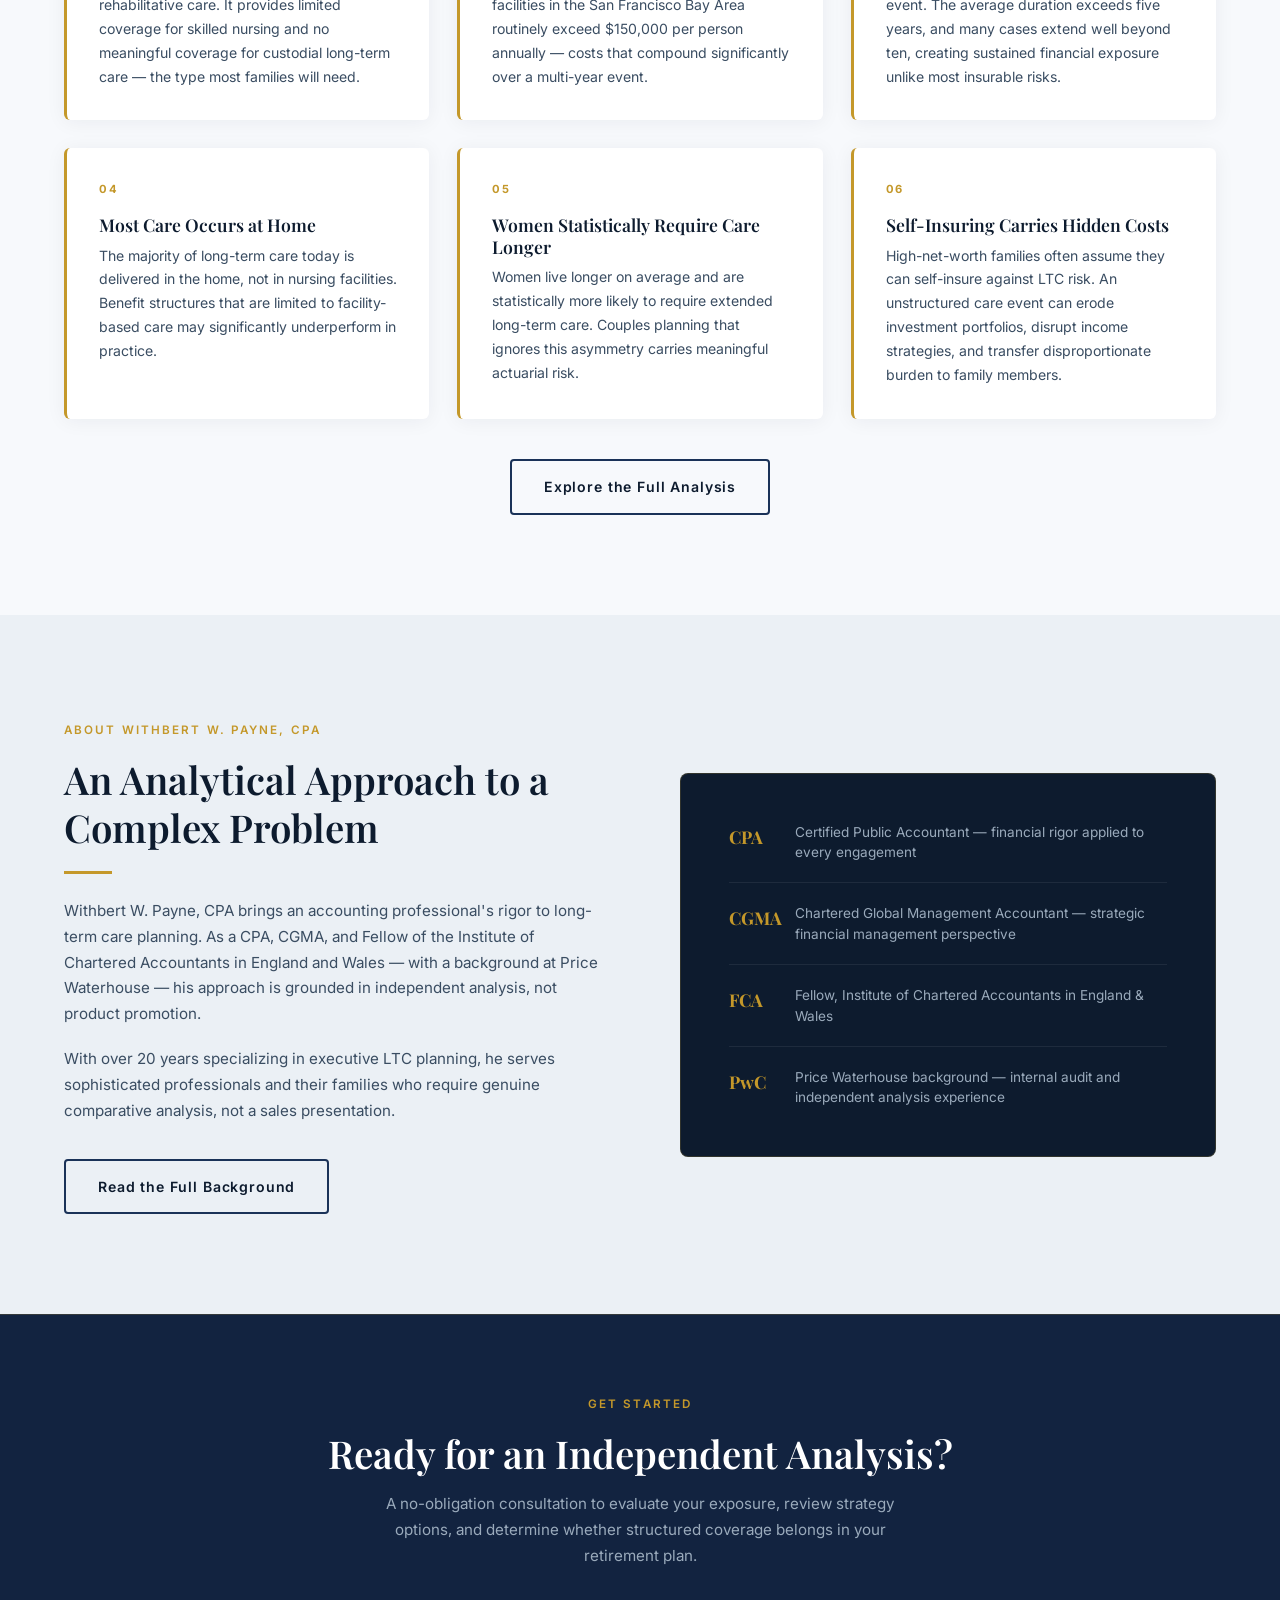
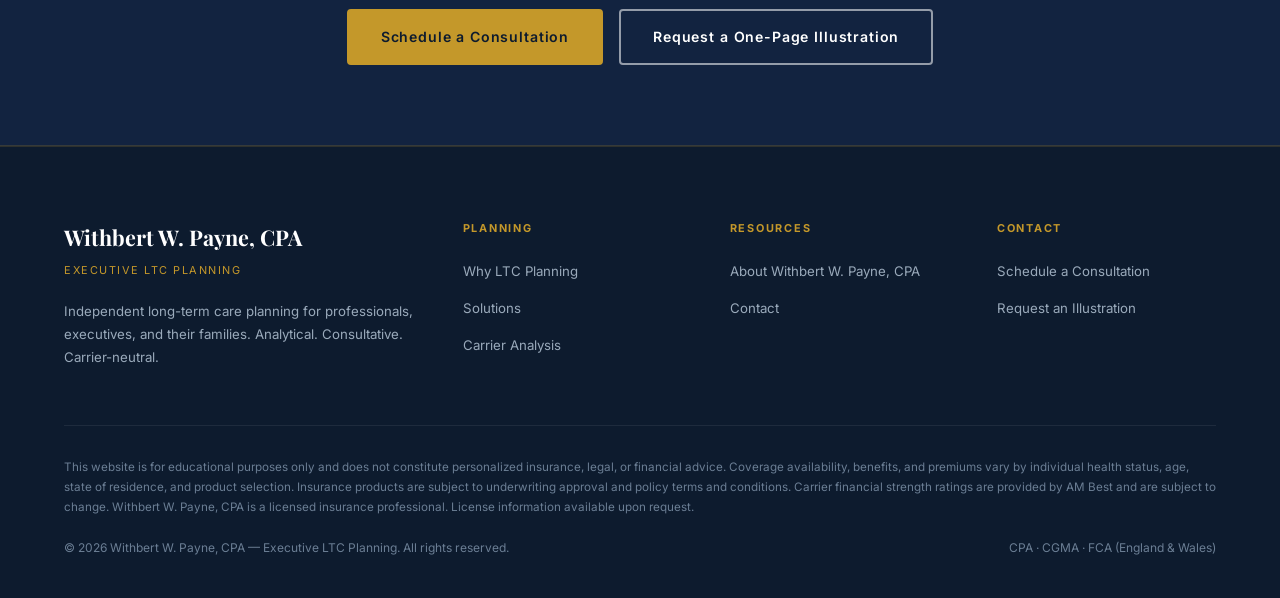
==== commit e963c777: "Remove Sophisticated Solutions section from homepage Co-Authored-By: Claude Sonnet 4.6 <noreply@anth" ====
--- a/index.html
+++ b/index.html
@@ -143,50 +143,6 @@
   </div>
 </section>
 
-<!-- SOLUTIONS OVERVIEW -->
-<section class="section section--dark">
-  <div class="container">
-    <div class="section-header center">
-      <div class="eyebrow">Planning Strategies</div>
-      <h2>Sophisticated Solutions for Complex Needs</h2>
-      <div class="divider center"></div>
-      <p style="margin-top:1.25rem;max-width:580px;margin-left:auto;margin-right:auto;color:var(--silver);font-size:0.95rem;">
-        No single carrier or product is appropriate for every client. Independent analysis across multiple structures produces meaningfully better outcomes.
-      </p>
-    </div>
-    <div class="solutions-grid">
-      <div class="solution-card">
-        <div class="solution-card__num">Strategy 01</div>
-        <h3>Hybrid Life &amp; LTC</h3>
-        <p>Combines a life insurance death benefit with long-term care protection. Premiums are guaranteed. If care is never needed, a benefit passes to heirs.</p>
-      </div>
-      <div class="solution-card">
-        <div class="solution-card__num">Strategy 02</div>
-        <h3>Asset-Based LTC Planning</h3>
-        <p>Repositions existing assets — often low-yield or underperforming holdings — to fund long-term care costs on a leveraged, tax-advantaged basis.</p>
-      </div>
-      <div class="solution-card">
-        <div class="solution-card__num">Strategy 03</div>
-        <h3>Lifetime Benefit Designs</h3>
-        <p>Structured for potentially open-ended care events. Provides protection against the longest and most costly care scenarios, including advanced dementia.</p>
-      </div>
-      <div class="solution-card">
-        <div class="solution-card__num">Strategy 04</div>
-        <h3>Executive Protection Strategies</h3>
-        <p>Designed specifically for high-income professionals. Addresses income replacement, business continuity, and coordination with deferred compensation structures.</p>
-      </div>
-      <div class="solution-card">
-        <div class="solution-card__num">Strategy 05</div>
-        <h3>Multi-Carrier Comparative Analysis</h3>
-        <p>Independent evaluation of leading carriers across benefit structures, financial strength, claim experience, and long-term pricing stability. No single carrier is best for everyone.</p>
-      </div>
-    </div>
-    <p style="margin-top:2.5rem;text-align:center;">
-      <a href="solutions.html" class="btn btn-primary">Explore All Solutions</a>
-    </p>
-  </div>
-</section>
-
 <!-- ABOUT SNIPPET -->
 <section class="section section--slate">
   <div class="container">
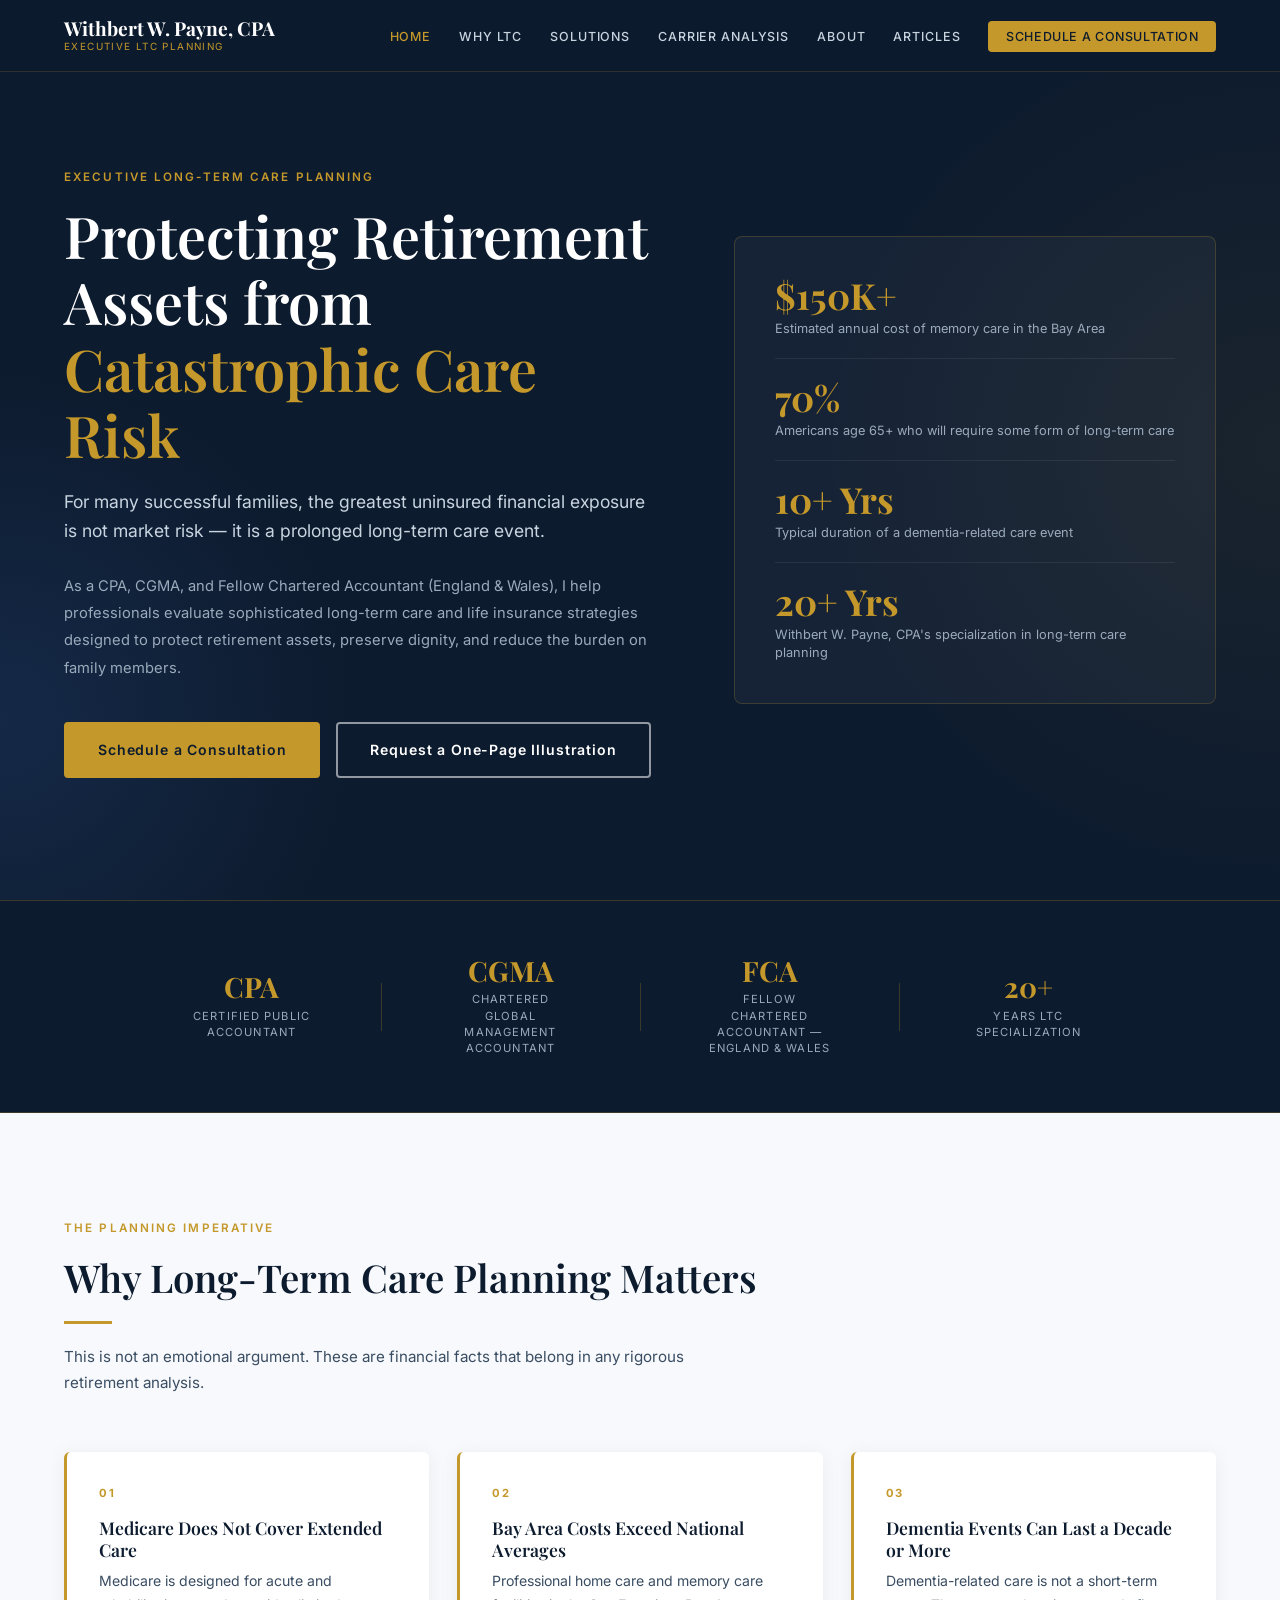
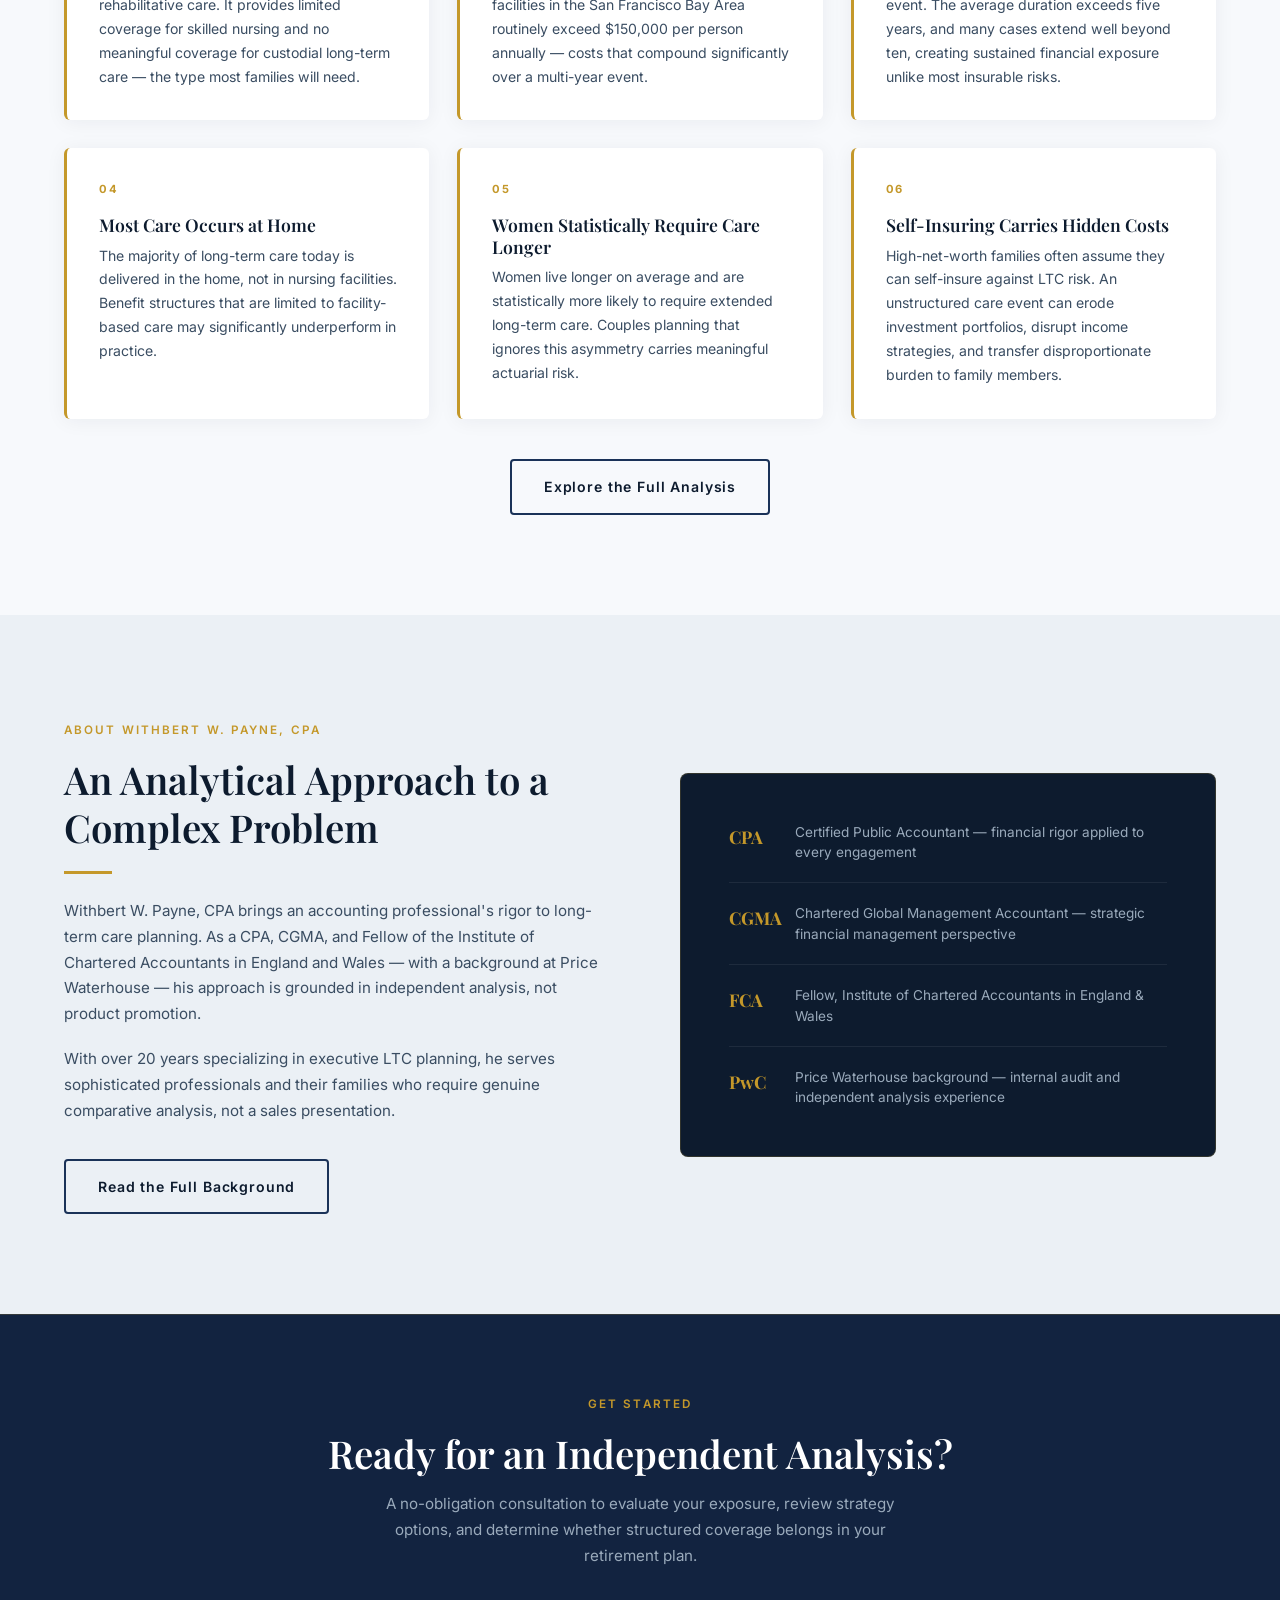
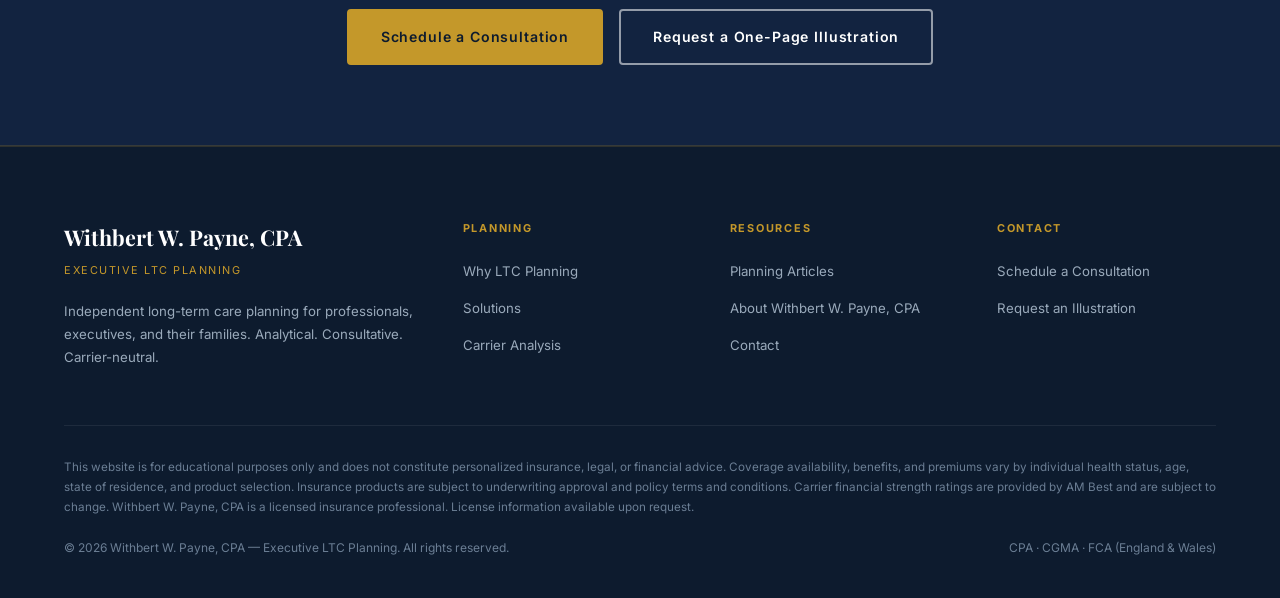
==== commit e7a3153e: "Add Articles section with listing page and sitewide nav/footer links - Create articles.html with sin" ====
--- a/index.html
+++ b/index.html
@@ -20,6 +20,7 @@
     <li><a href="solutions.html">Solutions</a></li>
     <li><a href="carrier-comparison.html">Carrier Analysis</a></li>
     <li><a href="about.html">About</a></li>
+    <li><a href="articles.html">Articles</a></li>
     <li><a href="contact.html" class="nav__cta">Schedule a Consultation</a></li>
   </ul>
   <button class="nav__toggle" aria-label="Open menu">
@@ -146,7 +147,7 @@
 <!-- ABOUT SNIPPET -->
 <section class="section section--slate">
   <div class="container">
-    <div style="display:grid;grid-template-columns:1fr 1fr;gap:5rem;align-items:center;">
+    <div class="g-2col">
       <div>
         <div class="eyebrow">About Withbert W. Payne, CPA</div>
         <h2>An Analytical Approach to a Complex Problem</h2>
@@ -215,6 +216,7 @@
       <div>
         <div class="footer__heading">Resources</div>
         <ul class="footer__links">
+          <li><a href="articles.html">Planning Articles</a></li>
           <li><a href="about.html">About Withbert W. Payne, CPA</a></li>
           <li><a href="contact.html">Contact</a></li>
         </ul>
--- a/css/style.css
+++ b/css/style.css
@@ -699,6 +699,56 @@
   gap: 0.5rem;
 }
 
+/* === Article Listing === */
+.article-list { max-width: 780px; margin: 0 auto; }
+.article-card {
+  border-bottom: 1px solid var(--silver-pale);
+  padding: 2.75rem 0;
+}
+.article-card:first-child { padding-top: 0.25rem; }
+.article-card:last-child { border-bottom: none; padding-bottom: 0; }
+.article-card .eyebrow { margin-bottom: 0.625rem; }
+.article-card__title {
+  font-size: clamp(1.2rem, 2.2vw, 1.6rem);
+  color: var(--navy-deep);
+  margin-bottom: 0.875rem;
+  line-height: 1.35;
+}
+.article-card__title a { color: inherit; }
+.article-card__title a:hover { color: var(--gold); }
+.article-card__excerpt {
+  color: var(--text-mid);
+  font-size: 0.97rem;
+  line-height: 1.8;
+  margin-bottom: 1.25rem;
+}
+.article-card__meta {
+  display: flex;
+  align-items: center;
+  gap: 1.5rem;
+  flex-wrap: wrap;
+}
+.article-card__author {
+  font-size: 0.82rem;
+  color: var(--text-light);
+  font-style: italic;
+}
+.article-card__link {
+  font-size: 0.82rem;
+  font-weight: 600;
+  color: var(--gold);
+  letter-spacing: 0.03em;
+  transition: color var(--ease);
+}
+.article-card__link:hover { color: var(--navy-deep); }
+
+/* === Responsive Grid Utilities === */
+.g-2col        { display: grid; grid-template-columns: 1fr 1fr; gap: 5rem; align-items: center; }
+.g-2col--mid   { display: grid; grid-template-columns: 1fr 1fr; gap: 2rem; align-items: start; }
+.g-2col--tight { display: grid; grid-template-columns: 1fr 1fr; gap: 1.25rem; }
+.g-3col        { display: grid; grid-template-columns: repeat(3, 1fr); gap: 2rem; }
+.g-strategy    { display: grid; grid-template-columns: 1fr 2fr; gap: 3rem; }
+
 /* === Responsive === */
 @media (max-width: 1024px) {
   .footer__grid   { grid-template-columns: 1fr 1fr; }
@@ -708,24 +758,40 @@
   .hero__grid     { grid-template-columns: 1fr; }
   .hero__panel    { display: none; }
   .hero           { min-height: auto; }
+  .g-2col         { gap: 3rem; }
+  .g-strategy     { grid-template-columns: 1fr; gap: 2rem; }
 }
 
 @media (max-width: 768px) {
   :root { --section-pad: 64px 0; }
-  .nav__links { display: none; }
-  .nav__toggle { display: flex; }
-  .nav__links.open {
-    display: flex;
-    flex-direction: column;
-    position: fixed;
-    top: 72px; left: 0; right: 0; bottom: 0;
-    background: var(--navy-deep);
-    padding: 2.5rem 5%;
-    gap: 1.5rem;
-    align-items: flex-start;
-    overflow-y: auto;
+
+  /* Nav: always-visible horizontal link strip below brand */
+  .nav {
+    height: auto;
+    flex-wrap: wrap;
+    padding: 0.5rem 5% 0;
+    gap: 0;
   }
-  .nav__links.open a { font-size: 1rem; }
+  .nav__brand { padding: 0.4rem 0; flex: 1; }
+  .nav__toggle { display: none; }
+  .nav__links {
+    display: flex !important;
+    flex-direction: row;
+    width: 100%;
+    overflow-x: auto;
+    gap: 0;
+    padding: 0.5rem 0 0.625rem;
+    border-top: 1px solid rgba(196,152,42,0.15);
+    margin-top: 0.25rem;
+    align-items: center;
+    scrollbar-width: none;
+    -ms-overflow-style: none;
+  }
+  .nav__links::-webkit-scrollbar { display: none; }
+  .nav__links li { flex-shrink: 0; }
+  .nav__links a { font-size: 0.68rem; padding: 0.2rem 0.6rem; }
+  .nav__cta { padding: 0.3rem 0.7rem !important; font-size: 0.65rem !important; }
+
   .form { padding: 1.75rem; }
   .form-row { grid-template-columns: 1fr; }
   .footer__grid { grid-template-columns: 1fr; gap: 2rem; }
@@ -733,6 +799,13 @@
   .credentials-grid { gap: 2rem; }
   .credential-sep { display: none; }
   .cta-band__actions { flex-direction: column; align-items: center; }
+  .page-hero { padding: 130px 0 48px; }
+  .hero { padding: 130px 0 60px; }
+  .g-2col, .g-2col--mid, .g-2col--tight, .g-3col, .g-strategy {
+    grid-template-columns: 1fr;
+    gap: 2rem;
+  }
+  .service-block { padding: 1.75rem; }
 }
 
 @media (max-width: 480px) {
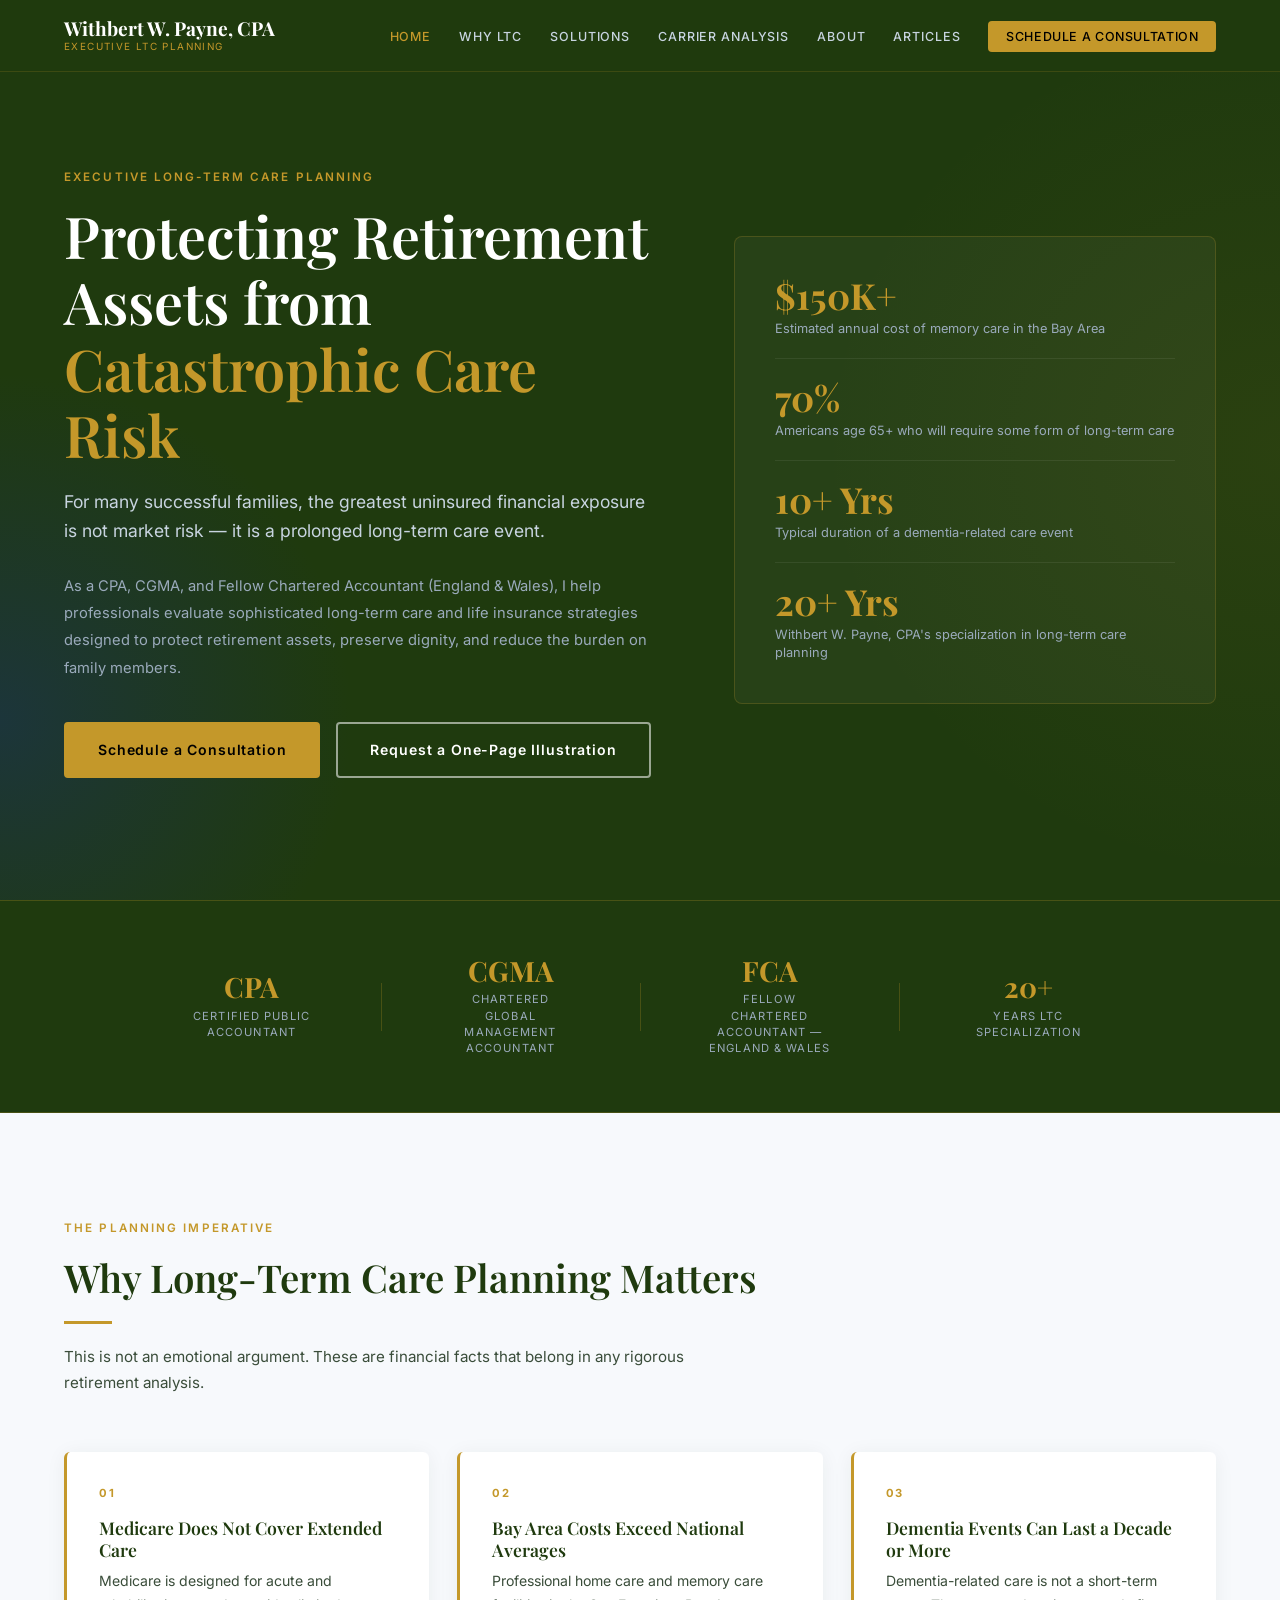
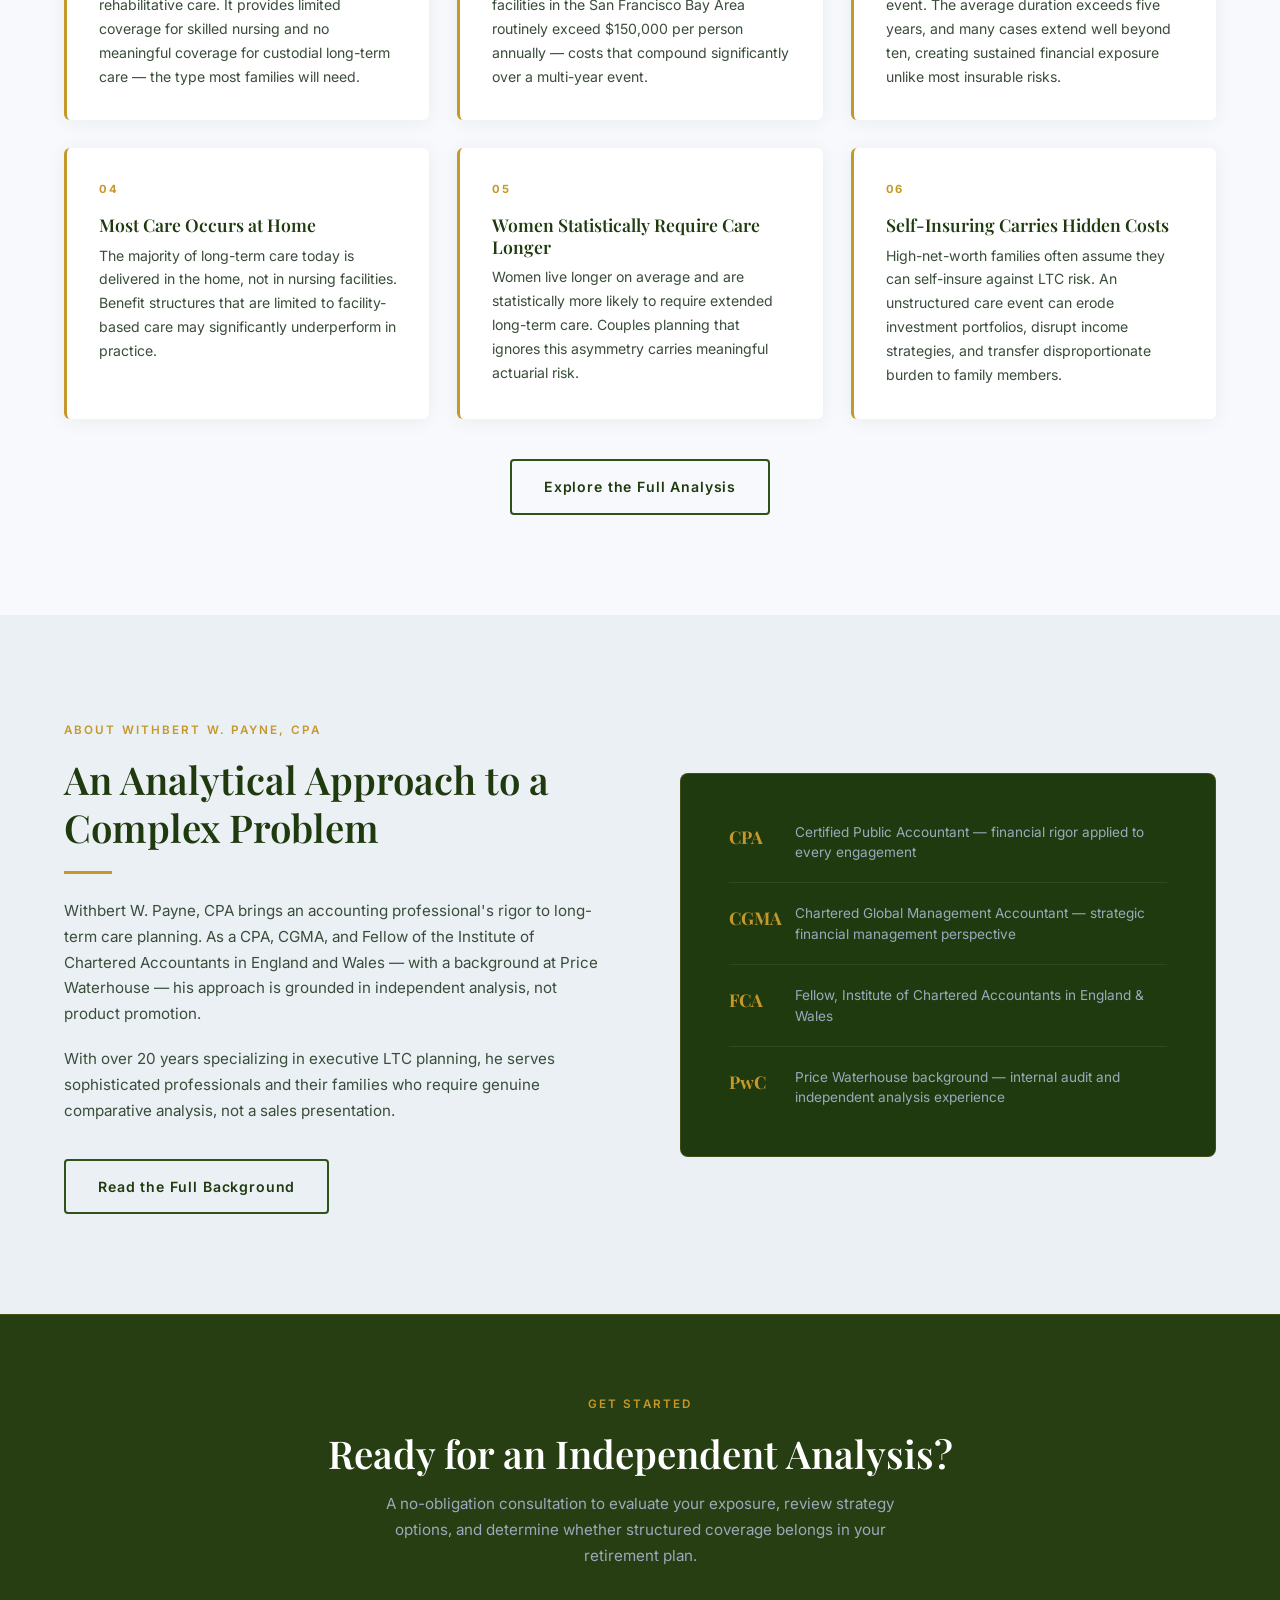
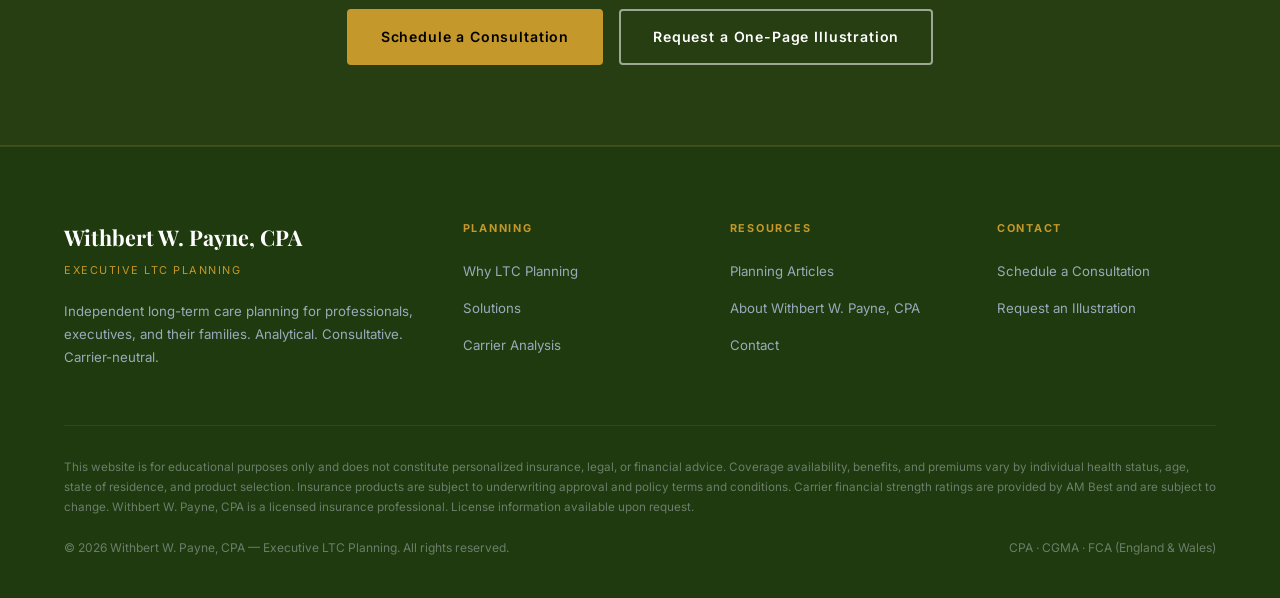
==== commit 44b9da9d: "Add comprehensive SEO across articles and homepage - Canonical URLs, Open Graph, Twitter Card, JSON-" ====
--- a/index.html
+++ b/index.html
@@ -3,8 +3,47 @@
 <head>
   <meta charset="UTF-8">
   <meta name="viewport" content="width=device-width, initial-scale=1.0">
-  <title>Withbert W. Payne, CPA | Executive Long-Term Care Planning</title>
-  <meta name="description" content="CPA, CGMA, and Fellow Chartered Accountant helping professionals protect retirement assets from catastrophic long-term care risk. Independent, carrier-neutral analysis.">
+  <title>Withbert W. Payne, CPA | Executive Long-Term Care Insurance Planning</title>
+  <meta name="description" content="Independent long-term care insurance planning for professionals, executives, and high-net-worth families. CPA, CGMA, FCA — carrier-neutral analysis in the San Francisco Bay Area and nationally.">
+  <meta name="robots" content="index, follow">
+  <meta name="author" content="Withbert W. Payne, CPA, CGMA, FCA">
+  <meta name="keywords" content="long-term care insurance planning, LTC insurance San Francisco, executive LTC planning, long-term care insurance CPA, carrier-neutral LTC analysis, hybrid LTC insurance, long-term care retirement planning">
+  <link rel="canonical" href="https://deanljohnson1954.github.io/WWP/">
+
+  <!-- Open Graph -->
+  <meta property="og:type" content="website">
+  <meta property="og:title" content="Withbert W. Payne, CPA | Executive Long-Term Care Insurance Planning">
+  <meta property="og:description" content="Independent, carrier-neutral long-term care insurance planning for professionals and executives. CPA, CGMA, FCA — San Francisco Bay Area and nationally.">
+  <meta property="og:url" content="https://deanljohnson1954.github.io/WWP/">
+  <meta property="og:site_name" content="Withbert W. Payne, CPA — Executive LTC Planning">
+
+  <!-- Twitter Card -->
+  <meta name="twitter:card" content="summary">
+  <meta name="twitter:title" content="Withbert W. Payne, CPA | Executive Long-Term Care Planning">
+  <meta name="twitter:description" content="Independent, carrier-neutral long-term care insurance planning for professionals and executives. San Francisco Bay Area and nationally.">
+
+  <!-- JSON-LD Structured Data -->
+  <script type="application/ld+json">
+  {
+    "@context": "https://schema.org",
+    "@type": "ProfessionalService",
+    "name": "Withbert W. Payne, CPA — Executive LTC Planning",
+    "description": "Independent long-term care insurance planning for professionals, executives, and high-net-worth families. Carrier-neutral analysis.",
+    "url": "https://deanljohnson1954.github.io/WWP/",
+    "areaServed": [
+      "San Francisco Bay Area",
+      "Northern California",
+      "United States"
+    ],
+    "founder": {
+      "@type": "Person",
+      "name": "Withbert W. Payne",
+      "jobTitle": "CPA, CGMA, FCA"
+    },
+    "serviceType": "Long-Term Care Insurance Planning"
+  }
+  </script>
+
   <link rel="stylesheet" href="css/style.css">
 </head>
 <body>
--- a/css/style.css
+++ b/css/style.css
@@ -2,10 +2,10 @@
 
 /* === Variables === */
 :root {
-  --navy-deep:    #0D1B2E;
-  --navy-dark:    #122340;
-  --navy-mid:     #1A3258;
-  --navy-light:   #234B7A;
+  --navy-deep:    #1F3A0E;
+  --navy-dark:    #263E12;
+  --navy-mid:     #2E5218;
+  --navy-light:   #3D6B22;
   --gold:         #C4982A;
   --gold-light:   #D9B84A;
   --silver:       #9AAABB;
@@ -13,9 +13,9 @@
   --silver-pale:  #EBF0F5;
   --white:        #FFFFFF;
   --off-white:    #F7F9FC;
-  --text-dark:    #0D1B2E;
-  --text-mid:     #3A4D62;
-  --text-light:   #6B7E94;
+  --text-dark:    #1C3410;
+  --text-mid:     #3A4D3A;
+  --text-light:   #6B7E6B;
   --max-width:    1160px;
   --section-pad:  100px 0;
   --radius:       4px;
@@ -94,7 +94,7 @@
 }
 .btn-primary {
   background: var(--gold);
-  color: var(--navy-deep);
+  color: #000;
   border-color: var(--gold);
 }
 .btn-primary:hover {
@@ -134,7 +134,7 @@
   display: flex;
   align-items: center;
   justify-content: space-between;
-  background: rgba(13, 27, 46, 0.97);
+  background: rgba(31, 58, 14, 0.97);
   backdrop-filter: blur(10px);
   border-bottom: 1px solid rgba(196,152,42,0.18);
 }
@@ -168,7 +168,7 @@
 .nav__links a:hover, .nav__links a.active { color: var(--gold); }
 .nav__cta {
   background: var(--gold) !important;
-  color: var(--navy-deep) !important;
+  color: #000 !important;
   padding: 0.5rem 1.1rem;
   border-radius: var(--radius);
   letter-spacing: 0.05em !important;
@@ -303,12 +303,12 @@
   border-radius: 6px;
   border-left: 3px solid var(--gold);
   background: var(--white);
-  box-shadow: 0 2px 20px rgba(13,27,46,0.06);
+  box-shadow: 0 2px 20px rgba(31,58,14,0.06);
   transition: transform var(--ease), box-shadow var(--ease);
 }
 .point-card:hover {
   transform: translateY(-2px);
-  box-shadow: 0 8px 32px rgba(13,27,46,0.11);
+  box-shadow: 0 8px 32px rgba(31,58,14,0.11);
 }
 .point-card__num {
   font-size: 0.7rem;
@@ -331,14 +331,14 @@
   background: var(--white);
   border-radius: 6px;
   padding: 2.25rem;
-  box-shadow: 0 2px 24px rgba(13,27,46,0.07);
+  box-shadow: 0 2px 24px rgba(31,58,14,0.07);
   transition: transform var(--ease), box-shadow var(--ease), border-top-color var(--ease);
   border-top: 3px solid transparent;
 }
 .solution-card:hover {
   border-top-color: var(--gold);
   transform: translateY(-3px);
-  box-shadow: 0 12px 40px rgba(13,27,46,0.13);
+  box-shadow: 0 12px 40px rgba(31,58,14,0.13);
 }
 .solution-card__num {
   font-size: 0.68rem;
@@ -355,7 +355,7 @@
 .table-wrapper {
   overflow-x: auto;
   border-radius: 6px;
-  box-shadow: 0 2px 24px rgba(13,27,46,0.1);
+  box-shadow: 0 2px 24px rgba(31,58,14,0.1);
 }
 .comparison-table {
   width: 100%;
@@ -488,14 +488,14 @@
   background: var(--white);
   border-radius: 6px;
   overflow: hidden;
-  box-shadow: 0 2px 20px rgba(13,27,46,0.07);
+  box-shadow: 0 2px 20px rgba(31,58,14,0.07);
   transition: transform var(--ease), box-shadow var(--ease);
   display: flex;
   flex-direction: column;
 }
 .article-card:hover {
   transform: translateY(-3px);
-  box-shadow: 0 10px 36px rgba(13,27,46,0.13);
+  box-shadow: 0 10px 36px rgba(31,58,14,0.13);
 }
 .article-card__header {
   background: var(--navy-mid);
@@ -555,7 +555,7 @@
   background: var(--white);
   padding: 3rem;
   border-radius: 8px;
-  box-shadow: 0 4px 40px rgba(13,27,46,0.1);
+  box-shadow: 0 4px 40px rgba(31,58,14,0.1);
 }
 .form-group { margin-bottom: 1.5rem; }
 .form-group label {
@@ -702,11 +702,16 @@
 /* === Article Listing === */
 .article-list { max-width: 780px; margin: 0 auto; }
 .article-card {
-  border-bottom: 1px solid var(--silver-pale);
-  padding: 2.75rem 0;
-}
-.article-card:first-child { padding-top: 0.25rem; }
-.article-card:last-child { border-bottom: none; padding-bottom: 0; }
+  background: var(--white);
+  border: 1px solid var(--silver-pale);
+  border-left: 4px solid var(--gold);
+  border-radius: var(--radius);
+  padding: 2rem 2.5rem;
+  margin-bottom: 1.5rem;
+  transition: box-shadow var(--ease);
+}
+.article-card:last-child { margin-bottom: 0; }
+.article-card:hover { box-shadow: 0 4px 20px rgba(31,58,14,0.08); transform: none; }
 .article-card .eyebrow { margin-bottom: 0.625rem; }
 .article-card__title {
   font-size: clamp(1.2rem, 2.2vw, 1.6rem);
